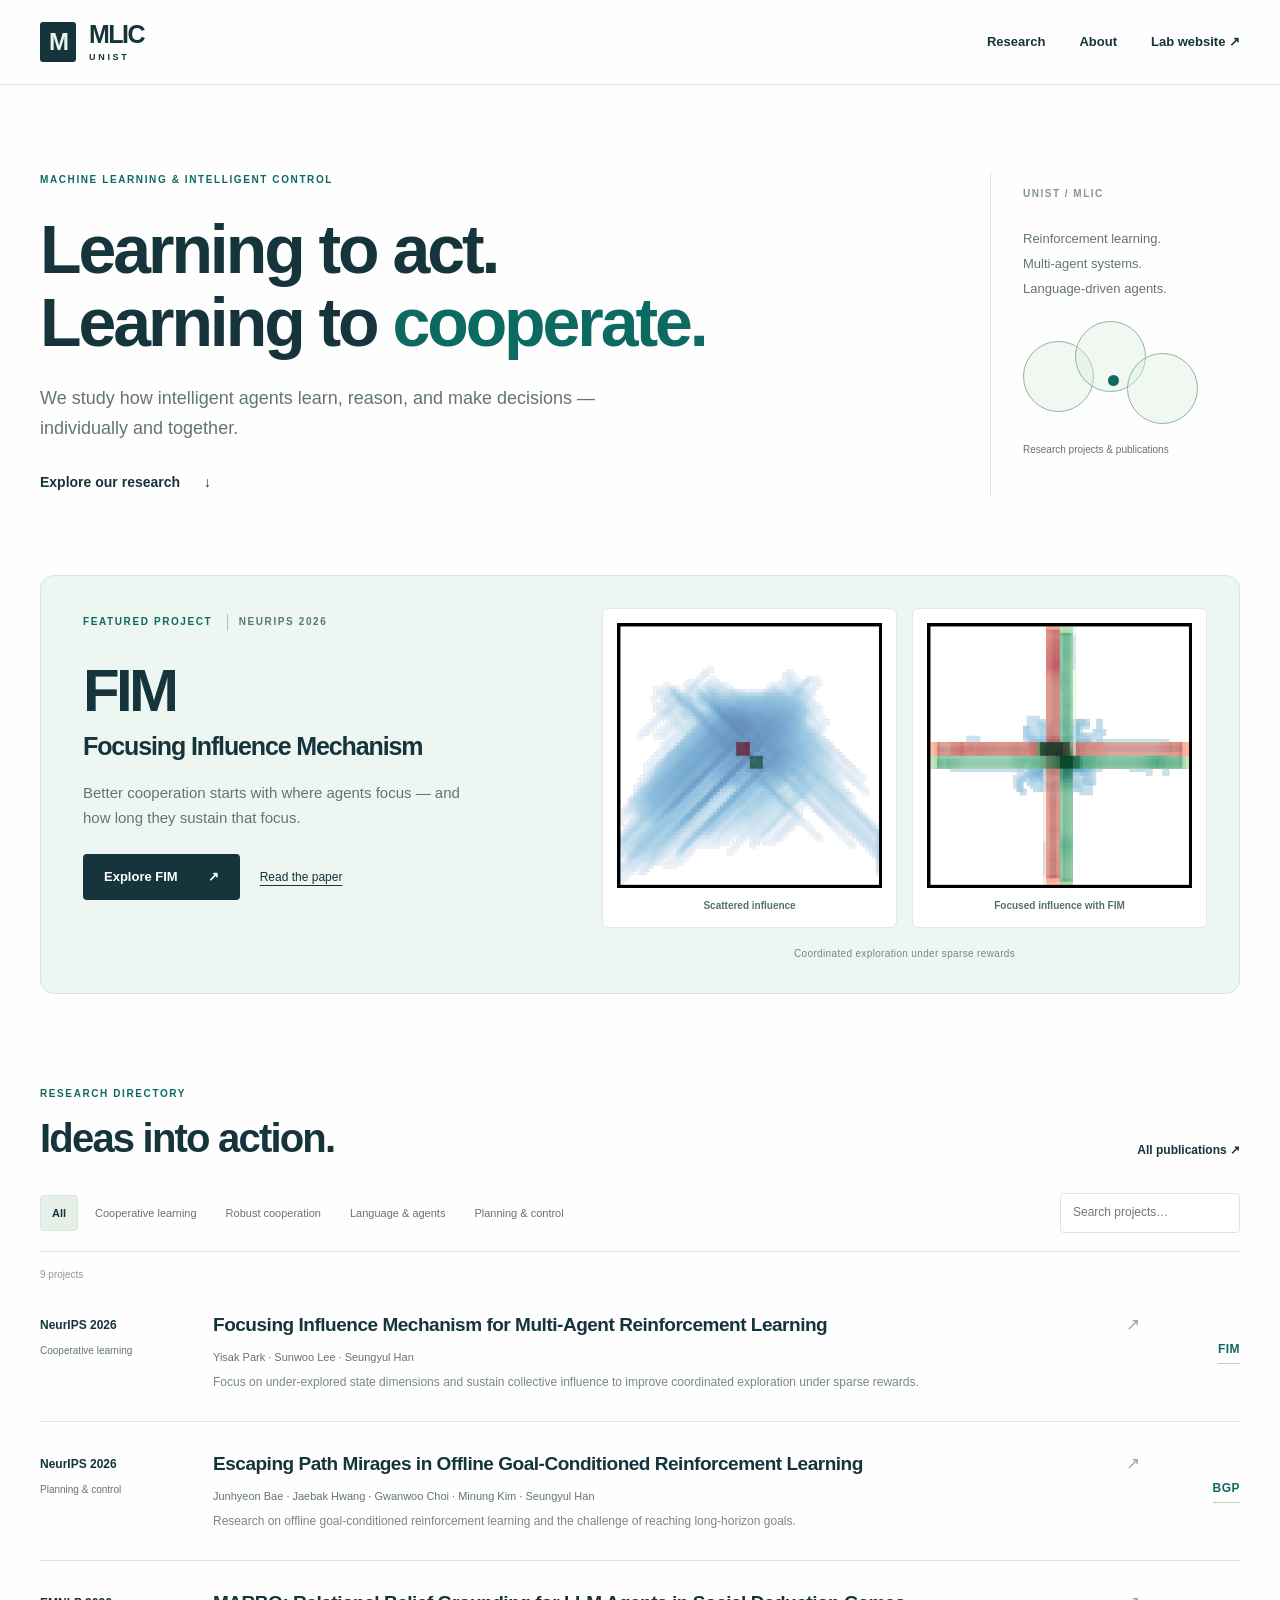
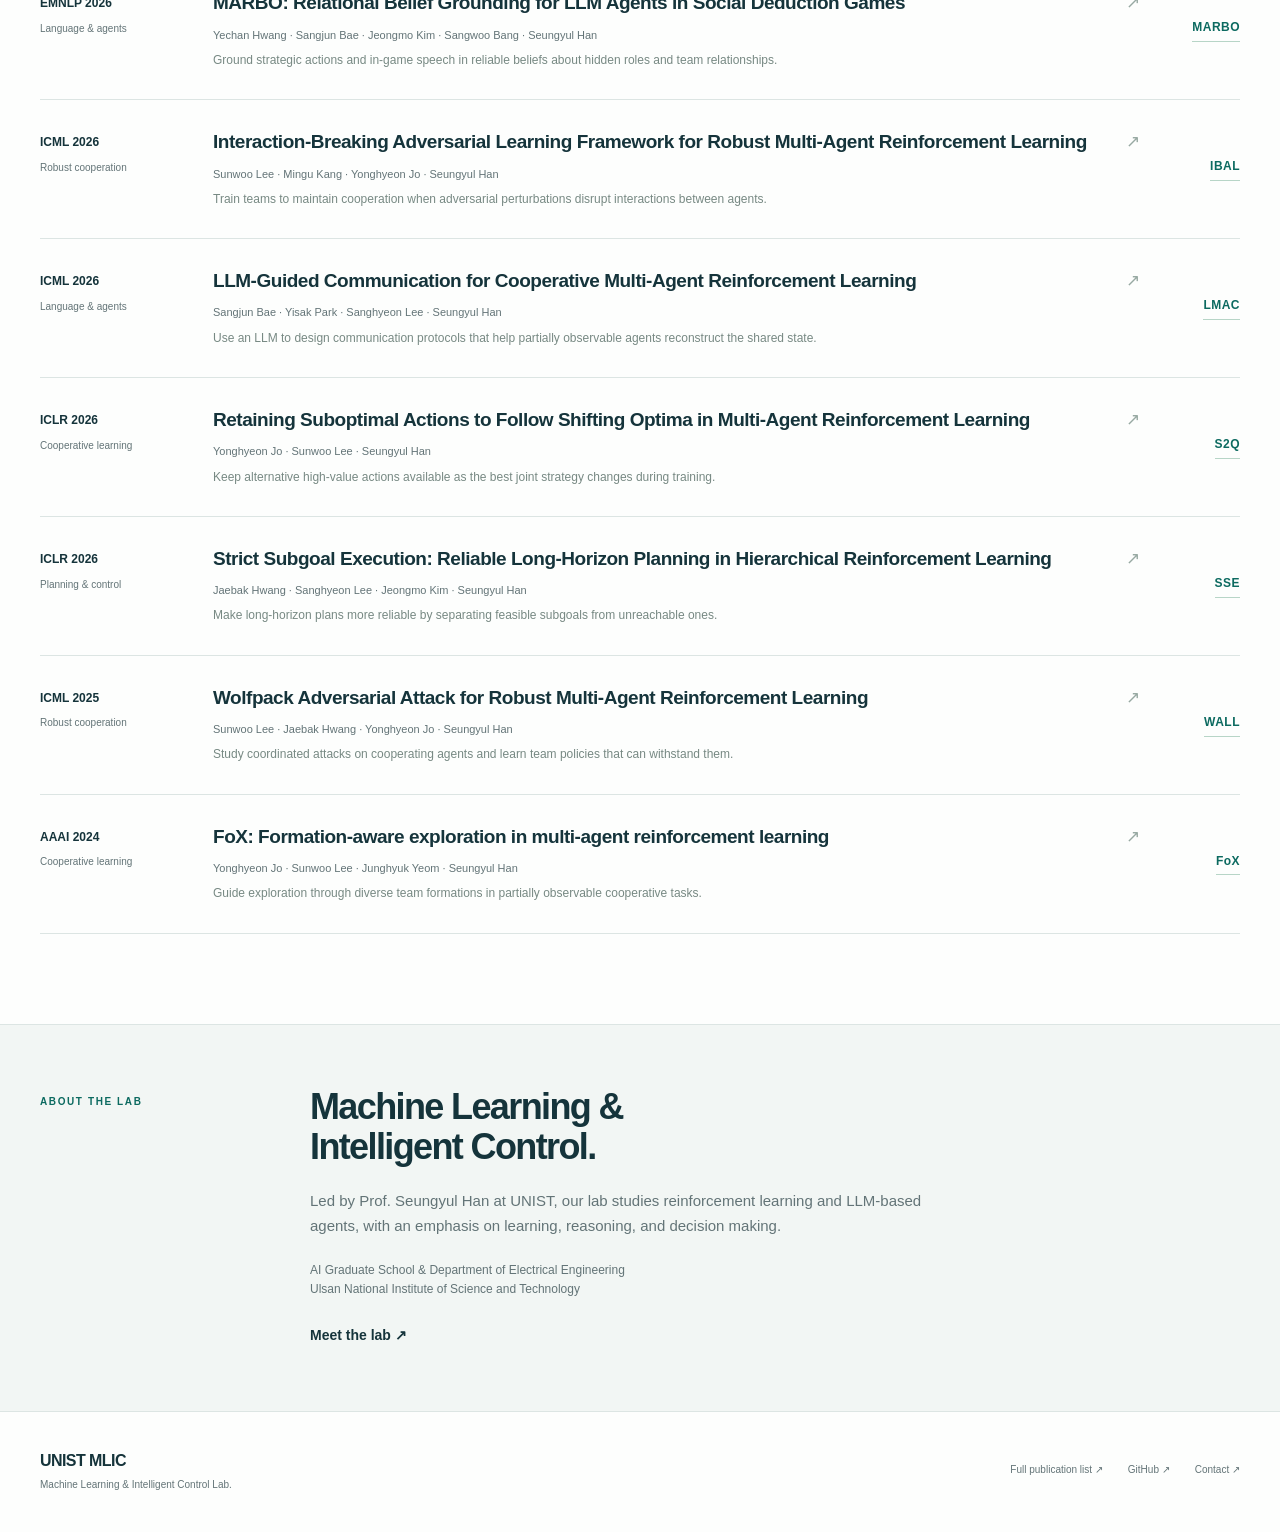
==== index.html @ 4725e8ea "Publish UNIST MLIC research website and FIM project page" ====
<!doctype html><html lang="en"><head><meta charset="utf-8"><meta name="viewport" content="width=device-width,initial-scale=1"><title>Research in learning and cooperation · UNIST MLIC</title><meta name="description" content="Research projects from the Machine Learning &amp; Intelligent Control Lab at UNIST."><meta name="theme-color" content="#113d46"><meta property="og:title" content="Research in learning and cooperation"><meta property="og:description" content="Research projects from the Machine Learning &amp; Intelligent Control Lab at UNIST."><meta property="og:type" content="website"><meta property="og:url" content="https://unistmlic.github.io/"><link rel="canonical" href="https://unistmlic.github.io/"><link rel="icon" type="image/svg+xml" href="assets/favicon.svg"><link rel="stylesheet" href="styles.css"></head><body><a class="skip" href="#main">Skip to content</a><header class="site-header"><nav class="container nav" aria-label="Main navigation"><a class="wordmark" href="./"><span class="mark" aria-hidden="true">M</span><span>MLIC<span class="wordmark-sub">UNIST</span></span></a><div class="nav-links"><a href="#projects">Research</a><a href="#about">About</a><a href="https://mllab.unist.ac.kr/" target="_blank" rel="noopener">Lab website <span aria-hidden="true">↗</span></a></div></nav></header><main id="main"><section class="container hero"><div class="hero-copy"><p class="eyebrow">MACHINE LEARNING &amp; INTELLIGENT CONTROL</p><h1>Learning to act.<br>Learning to <em>cooperate.</em></h1><p class="hero-intro">We study how intelligent agents learn, reason, and make decisions — individually and together.</p><a class="text-link" href="#projects">Explore our research <span aria-hidden="true">↓</span></a></div><div class="hero-aside"><span class="aside-index">UNIST / MLIC</span><p>Reinforcement learning.<br>Multi-agent systems.<br>Language-driven agents.</p><div class="cooperation-art" aria-hidden="true"><span></span><span></span><span></span><i></i></div><p class="aside-note">Research projects &amp; publications</p></div></section>
<section class="container featured" aria-labelledby="featured-title"><div class="feature-copy"><p class="eyebrow">FEATURED PROJECT <span class="feature-venue">NEURIPS 2026</span></p><h2 id="featured-title">FIM</h2><h3>Focusing Influence Mechanism</h3><p>Better cooperation starts with where agents focus — and how long they sustain that focus.</p><a class="button" href="FIM/">Explore FIM <span aria-hidden="true">↗</span></a><a class="subtle-link" href="FIM/assets/FIM_paper.pdf">Read the paper</a></div><a class="feature-visual" href="FIM/" aria-label="Explore the FIM project"><div class="feature-panels"><figure><img src="FIM/assets/pushbox-qmix.png" width="400" height="400" alt="QMIX influence patterns in Push-2-Box"><figcaption>Scattered influence</figcaption></figure><figure><img src="FIM/assets/pushbox-fim.png" width="400" height="400" alt="FIM focuses coordinated influence in Push-2-Box"><figcaption>Focused influence with FIM</figcaption></figure></div><span class="visual-caption">Coordinated exploration under sparse rewards</span></a></section>
<section class="container projects" id="projects" aria-labelledby="projects-title"><div class="section-top"><div><p class="eyebrow">RESEARCH DIRECTORY</p><h2 id="projects-title">Ideas into action.</h2></div><a class="text-link small" href="https://mllab.unist.ac.kr/publications/">All publications ↗</a></div><div class="directory-controls"><div class="filters" role="group" aria-label="Filter research"><button type="button" data-filter="All" aria-pressed="true">All</button><button type="button" data-filter="Cooperative learning" aria-pressed="false">Cooperative learning</button><button type="button" data-filter="Robust cooperation" aria-pressed="false">Robust cooperation</button><button type="button" data-filter="Language &amp; agents" aria-pressed="false">Language &amp; agents</button><button type="button" data-filter="Planning &amp; control" aria-pressed="false">Planning &amp; control</button></div><label class="search"><span class="sr-only">Search projects</span><input type="search" placeholder="Search projects…" id="project-search" autocomplete="off"></label></div><p class="result-count" id="result-count" aria-live="polite">9 projects</p><div id="paper-list"><article class="paper-row" data-category="Cooperative learning" data-search="fim focusing influence mechanism for multi-agent reinforcement learning yisak park · sunwoo lee · seungyul han neurips 2026"><div class="paper-meta"><span class="venue">NeurIPS 2026</span><span class="category">Cooperative learning</span></div><div class="paper-main"><a class="paper-title" href="FIM/">Focusing Influence Mechanism for Multi-Agent Reinforcement Learning<span class="row-arrow" aria-hidden="true">↗</span></a><p class="paper-authors">Yisak Park · Sunwoo Lee · Seungyul Han</p><p class="paper-description">Focus on under-explored state dimensions and sustain collective influence to improve coordinated exploration under sparse rewards.</p></div><a class="paper-acronym" href="FIM/" aria-label="Explore FIM">FIM</a></article><article class="paper-row" data-category="Planning &amp; control" data-search="bgp escaping path mirages in offline goal-conditioned reinforcement learning junhyeon bae · jaebak hwang · gwanwoo choi · minung kim · seungyul han neurips 2026"><div class="paper-meta"><span class="venue">NeurIPS 2026</span><span class="category">Planning &amp; control</span></div><div class="paper-main"><a class="paper-title" href="papers/BGP/">Escaping Path Mirages in Offline Goal-Conditioned Reinforcement Learning<span class="row-arrow" aria-hidden="true">↗</span></a><p class="paper-authors">Junhyeon Bae · Jaebak Hwang · Gwanwoo Choi · Minung Kim · Seungyul Han</p><p class="paper-description">Research on offline goal-conditioned reinforcement learning and the challenge of reaching long-horizon goals.</p></div><a class="paper-acronym" href="papers/BGP/" aria-label="Explore BGP">BGP</a></article><article class="paper-row" data-category="Language &amp; agents" data-search="marbo marbo: relational belief grounding for llm agents in social deduction games yechan hwang · sangjun bae · jeongmo kim · sangwoo bang · seungyul han emnlp 2026"><div class="paper-meta"><span class="venue">EMNLP 2026</span><span class="category">Language &amp; agents</span></div><div class="paper-main"><a class="paper-title" href="papers/MARBO/">MARBO: Relational Belief Grounding for LLM Agents in Social Deduction Games<span class="row-arrow" aria-hidden="true">↗</span></a><p class="paper-authors">Yechan Hwang · Sangjun Bae · Jeongmo Kim · Sangwoo Bang · Seungyul Han</p><p class="paper-description">Ground strategic actions and in-game speech in reliable beliefs about hidden roles and team relationships.</p></div><a class="paper-acronym" href="papers/MARBO/" aria-label="Explore MARBO">MARBO</a></article><article class="paper-row" data-category="Robust cooperation" data-search="ibal interaction-breaking adversarial learning framework for robust multi-agent reinforcement learning sunwoo lee · mingu kang · yonghyeon jo · seungyul han icml 2026"><div class="paper-meta"><span class="venue">ICML 2026</span><span class="category">Robust cooperation</span></div><div class="paper-main"><a class="paper-title" href="papers/IBAL/">Interaction-Breaking Adversarial Learning Framework for Robust Multi-Agent Reinforcement Learning<span class="row-arrow" aria-hidden="true">↗</span></a><p class="paper-authors">Sunwoo Lee · Mingu Kang · Yonghyeon Jo · Seungyul Han</p><p class="paper-description">Train teams to maintain cooperation when adversarial perturbations disrupt interactions between agents.</p></div><a class="paper-acronym" href="papers/IBAL/" aria-label="Explore IBAL">IBAL</a></article><article class="paper-row" data-category="Language &amp; agents" data-search="lmac llm-guided communication for cooperative multi-agent reinforcement learning sangjun bae · yisak park · sanghyeon lee · seungyul han icml 2026"><div class="paper-meta"><span class="venue">ICML 2026</span><span class="category">Language &amp; agents</span></div><div class="paper-main"><a class="paper-title" href="papers/LMAC/">LLM-Guided Communication for Cooperative Multi-Agent Reinforcement Learning<span class="row-arrow" aria-hidden="true">↗</span></a><p class="paper-authors">Sangjun Bae · Yisak Park · Sanghyeon Lee · Seungyul Han</p><p class="paper-description">Use an LLM to design communication protocols that help partially observable agents reconstruct the shared state.</p></div><a class="paper-acronym" href="papers/LMAC/" aria-label="Explore LMAC">LMAC</a></article><article class="paper-row" data-category="Cooperative learning" data-search="s2q retaining suboptimal actions to follow shifting optima in multi-agent reinforcement learning yonghyeon jo · sunwoo lee · seungyul han iclr 2026"><div class="paper-meta"><span class="venue">ICLR 2026</span><span class="category">Cooperative learning</span></div><div class="paper-main"><a class="paper-title" href="papers/S2Q/">Retaining Suboptimal Actions to Follow Shifting Optima in Multi-Agent Reinforcement Learning<span class="row-arrow" aria-hidden="true">↗</span></a><p class="paper-authors">Yonghyeon Jo · Sunwoo Lee · Seungyul Han</p><p class="paper-description">Keep alternative high-value actions available as the best joint strategy changes during training.</p></div><a class="paper-acronym" href="papers/S2Q/" aria-label="Explore S2Q">S2Q</a></article><article class="paper-row" data-category="Planning &amp; control" data-search="sse strict subgoal execution: reliable long-horizon planning in hierarchical reinforcement learning jaebak hwang · sanghyeon lee · jeongmo kim · seungyul han iclr 2026"><div class="paper-meta"><span class="venue">ICLR 2026</span><span class="category">Planning &amp; control</span></div><div class="paper-main"><a class="paper-title" href="papers/SSE/">Strict Subgoal Execution: Reliable Long-Horizon Planning in Hierarchical Reinforcement Learning<span class="row-arrow" aria-hidden="true">↗</span></a><p class="paper-authors">Jaebak Hwang · Sanghyeon Lee · Jeongmo Kim · Seungyul Han</p><p class="paper-description">Make long-horizon plans more reliable by separating feasible subgoals from unreachable ones.</p></div><a class="paper-acronym" href="papers/SSE/" aria-label="Explore SSE">SSE</a></article><article class="paper-row" data-category="Robust cooperation" data-search="wall wolfpack adversarial attack for robust multi-agent reinforcement learning sunwoo lee · jaebak hwang · yonghyeon jo · seungyul han icml 2025"><div class="paper-meta"><span class="venue">ICML 2025</span><span class="category">Robust cooperation</span></div><div class="paper-main"><a class="paper-title" href="papers/WALL/">Wolfpack Adversarial Attack for Robust Multi-Agent Reinforcement Learning<span class="row-arrow" aria-hidden="true">↗</span></a><p class="paper-authors">Sunwoo Lee · Jaebak Hwang · Yonghyeon Jo · Seungyul Han</p><p class="paper-description">Study coordinated attacks on cooperating agents and learn team policies that can withstand them.</p></div><a class="paper-acronym" href="papers/WALL/" aria-label="Explore WALL">WALL</a></article><article class="paper-row" data-category="Cooperative learning" data-search="fox fox: formation-aware exploration in multi-agent reinforcement learning yonghyeon jo · sunwoo lee · junghyuk yeom · seungyul han aaai 2024"><div class="paper-meta"><span class="venue">AAAI 2024</span><span class="category">Cooperative learning</span></div><div class="paper-main"><a class="paper-title" href="papers/FoX/">FoX: Formation-aware exploration in multi-agent reinforcement learning<span class="row-arrow" aria-hidden="true">↗</span></a><p class="paper-authors">Yonghyeon Jo · Sunwoo Lee · Junghyuk Yeom · Seungyul Han</p><p class="paper-description">Guide exploration through diverse team formations in partially observable cooperative tasks.</p></div><a class="paper-acronym" href="papers/FoX/" aria-label="Explore FoX">FoX</a></article></div><p class="empty" id="empty-results" hidden>No projects match your search. Try another title, author, or topic.</p></section>
<section class="about-band" id="about"><div class="container about"><p class="eyebrow">ABOUT THE LAB</p><div><h2>Machine Learning &amp;<br>Intelligent Control.</h2><p>Led by Prof. Seungyul Han at UNIST, our lab studies reinforcement learning and LLM-based agents, with an emphasis on learning, reasoning, and decision making.</p><p class="about-affiliation">AI Graduate School &amp; Department of Electrical Engineering<br>Ulsan National Institute of Science and Technology</p><a class="text-link" href="https://mllab.unist.ac.kr/">Meet the lab ↗</a></div></div></section></main><script src="script.js"></script><footer class="container footer"><div><a class="footer-brand" href="./">UNIST MLIC</a><p>Machine Learning &amp; Intelligent Control Lab.</p></div><div class="footer-links"><a href="https://mllab.unist.ac.kr/publications/">Full publication list ↗</a><a href="https://github.com/unistmlic">GitHub ↗</a><a href="mailto:syhan@unist.ac.kr">Contact ↗</a></div></footer></body></html>
---- styles.css ----
:root{--ink:#15343b;--muted:#637477;--accent:#0c6a60;--line:#dce5e3;--mint:#eef6f1;--paper:#fdfefd}*{box-sizing:border-box}html{scroll-behavior:smooth;scroll-padding-top:100px}body{margin:0;color:var(--ink);background:var(--paper);font:16px/1.65 -apple-system,BlinkMacSystemFont,"Segoe UI",Arial,sans-serif}a{color:inherit;text-decoration:none}button,input{font:inherit}button,a,input{touch-action:manipulation}button{cursor:pointer}h1,h2,h3,p,figure{margin:0}h1,h2,h3{letter-spacing:-.045em;line-height:1.12}img{display:block;max-width:100%;height:auto}a:focus-visible,button:focus-visible,input:focus-visible{outline:3px solid #23877c;outline-offset:5px}[hidden]{display:none!important}.container{width:min(1200px,calc(100% - 80px));margin:0 auto}.site-header{border-bottom:1px solid var(--line);background:rgba(253,254,253,.98);position:sticky;top:0;z-index:5}.nav{min-height:84px;display:flex;align-items:center;justify-content:space-between}.wordmark{display:flex;align-items:center;gap:13px;font-size:25px;font-weight:800;letter-spacing:-.06em;line-height:1}.mark{display:grid;place-items:center;background:var(--ink);color:#e7f5ec;width:36px;height:40px;border-radius:3px;font-size:24px;letter-spacing:-.08em}.wordmark-sub{font-size:9px;display:block;letter-spacing:.3em;font-weight:650;margin-top:6px}.nav-links{display:flex;gap:34px;font-size:13px;font-weight:600}.nav-links a:hover,.text-link:hover,.paper-title:hover{color:var(--accent)}.hero{display:grid;grid-template-columns:1fr 250px;gap:70px;padding-top:87px;padding-bottom:80px}.eyebrow{font-size:10px;font-weight:750;letter-spacing:.16em;color:var(--accent);text-transform:uppercase}.hero h1{font-size:clamp(38px,5.5vw,68px);line-height:1.08;font-weight:600;margin-top:24px}.hero h1 em{font-style:normal;color:var(--accent)}.hero-intro{max-width:570px;color:var(--muted);font-size:18px;line-height:1.65;margin:25px 0}.text-link{font-size:14px;font-weight:650;display:inline-flex;gap:24px;align-items:center}.hero-aside{border-left:1px solid var(--line);padding-left:32px;padding-top:7px}.aside-index{font-size:10px;font-weight:650;letter-spacing:.15em;color:#829591}.hero-aside>p{font-size:13px;color:var(--muted);line-height:1.9;margin-top:22px}.cooperation-art{position:relative;width:190px;height:114px;margin-top:20px}.cooperation-art span{position:absolute;border:1px solid #8db5a8;width:71px;height:71px;border-radius:50%;top:20px;left:0;background:#dceddf66}.cooperation-art span:nth-child(2){left:52px;top:0}.cooperation-art span:nth-child(3){left:104px;top:32px}.cooperation-art i{position:absolute;width:11px;height:11px;border-radius:50%;background:var(--accent);left:85px;top:54px}.hero-aside>.aside-note{margin-top:5px;font-size:10px}.featured{background:var(--mint);border:1px solid #d7e6dc;border-radius:14px;display:grid;grid-template-columns:.92fr 1.08fr;overflow:hidden}.feature-copy{padding:38px 42px}.feature-venue{display:inline-block;border-left:1px solid #aac5b7;padding-left:11px;margin-left:10px;color:#557b6d}.feature-copy h2{font-size:60px;letter-spacing:-.06em;margin-top:26px}.feature-copy h3{font-size:25px;margin-top:7px;font-weight:600;line-height:1.2}.feature-copy>p:not(.eyebrow){font-size:15px;color:var(--muted);max-width:390px;margin:20px 0 24px}.button{display:inline-flex;gap:30px;background:var(--ink);color:white;border-radius:4px;padding:12px 21px;font-size:13px;font-weight:650}.button:hover{background:var(--accent)}.subtle-link{font-size:12px;margin-left:20px;text-decoration:underline;text-underline-offset:4px}.feature-visual{align-self:center;padding:32px 32px 30px 10px}.feature-panels{display:grid;grid-template-columns:1fr 1fr;gap:15px}.feature-panels figure{background:#fff;border:1px solid #e0e9e2;padding:14px;border-radius:6px}.feature-panels figcaption{text-align:center;margin-top:10px;font-size:10px;font-weight:600;color:#56716b;line-height:1.5}.visual-caption{display:block;text-align:center;font-size:10px;color:#6c8b7c;margin-top:18px;letter-spacing:.035em}.projects{padding-top:92px;padding-bottom:90px}.section-top{display:flex;align-items:end;justify-content:space-between;gap:20px}.section-top h2{font-size:40px;font-weight:600;margin-top:14px}.small{font-size:12px}.directory-controls{margin-top:32px;border-bottom:1px solid var(--line);padding-bottom:18px;display:flex;gap:18px;align-items:center;justify-content:space-between;flex-wrap:wrap}.filters{display:flex;gap:5px;flex-wrap:wrap}.filters button{font-size:11px;padding:8px 11px;border:1px solid transparent;background:transparent;color:var(--muted);border-radius:4px}.filters button[aria-pressed=true]{color:var(--ink);background:#e6f0e9;border-color:#d6e4db;font-weight:650}.search input{width:180px;border:1px solid var(--line);border-radius:4px;background:white;padding:9px 12px;color:var(--ink);font-size:12px}.result-count{font-size:10px;color:#8b9b97;margin:15px 0 0}.paper-row{display:grid;grid-template-columns:143px 1fr 70px;gap:30px;padding:29px 0;border-bottom:1px solid var(--line)}.paper-meta{padding-top:4px}.venue{font-size:12px;font-weight:650;display:block}.category{font-size:10px;color:var(--muted);display:block;margin-top:7px}.paper-title{font-size:19px;font-weight:600;letter-spacing:-.025em;line-height:1.4;display:block;position:relative;padding-right:25px}.row-arrow{position:absolute;right:0;top:1px;color:#97a9a2;font-size:17px;font-weight:400}.paper-authors{font-size:11px;color:var(--muted);margin-top:9px}.paper-description{font-size:12px;color:#778983;margin-top:7px;line-height:1.6;max-width:720px}.paper-acronym{align-self:center;justify-self:end;font-size:12px;letter-spacing:.04em;color:var(--accent);font-weight:700;border-bottom:1px solid #b7d5c7;padding-bottom:3px}.empty{padding:40px 0;color:var(--muted)}.about-band{background:#f2f6f4;border-top:1px solid var(--line);border-bottom:1px solid var(--line)}.about{display:grid;grid-template-columns:220px 1fr;gap:50px;padding:62px 0}.about>p{padding-top:7px}.about h2{font-size:36px;font-weight:550}.about div>p{font-size:15px;color:var(--muted);max-width:660px;margin-top:22px}.about div>.about-affiliation{font-size:12px}.about .text-link{margin-top:24px}.footer{padding-top:36px;padding-bottom:38px;display:flex;justify-content:space-between;gap:35px;align-items:center}.footer-brand{font-size:16px;font-weight:750;letter-spacing:-.035em}.footer p{font-size:10px;color:var(--muted);margin-top:3px}.footer-links{display:flex;gap:25px;font-size:10px;color:var(--muted)}.skip{position:absolute;left:20px;top:-80px;z-index:20;background:#fff;padding:8px 14px}.skip:focus{top:12px}.sr-only{position:absolute;width:1px;height:1px;padding:0;margin:-1px;overflow:hidden;clip:rect(0,0,0,0);white-space:nowrap;border:0}.project-detail{padding-top:42px;padding-bottom:20px}.breadcrumb{font-size:12px;color:var(--muted);display:inline-block;margin-bottom:55px}.project-detail h1{font-size:clamp(32px,4.8vw,57px);max-width:1010px;margin-top:23px;line-height:1.15;font-weight:600}.detail-authors{font-size:15px;margin-top:27px}.detail-affiliation{font-size:12px;color:var(--muted);margin-top:8px;margin-bottom:25px}.detail-summary{display:grid;grid-template-columns:210px 1fr;gap:35px;border-top:1px solid var(--line);margin-top:55px;padding:45px 0 65px}.detail-summary h2{font-size:28px;line-height:1.35;font-weight:550;max-width:780px}.detail-summary div>p{font-size:16px;line-height:1.8;color:var(--muted);margin-top:22px;max-width:760px}.detail-summary .text-link{margin-top:26px}.related{display:flex;align-items:center;justify-content:space-between;gap:25px;padding:26px 30px;background:var(--mint);border-radius:8px;margin-bottom:25px}.related h2{font-size:23px;margin-top:9px;font-weight:550;line-height:1.3}.related>a{flex-shrink:0}@media(max-width:1000px){.hero{grid-template-columns:1fr 205px;gap:30px}.hero-aside{padding-left:20px}.cooperation-art{transform:scale(.8);transform-origin:left center}.feature-copy{padding:30px}.feature-panels{gap:10px}.feature-panels figure{padding:8px}.feature-visual{padding:20px 20px 20px 0}.feature-copy .eyebrow{font-size:9px}.feature-copy .feature-venue{display:block;border:0;margin:7px 0 0;padding:0}.subtle-link{display:block;margin:15px 0 0}.about{grid-template-columns:160px 1fr}.paper-row{grid-template-columns:120px 1fr 55px;gap:20px}}@media(max-width:720px){.container{width:calc(100% - 36px)}.nav{min-height:70px}.nav-links{gap:18px;font-size:11px}.nav-links a:last-child{display:none}.wordmark{font-size:22px}.mark{width:31px;height:35px;font-size:21px}.hero{display:block;padding:48px 0}.hero h1{font-size:clamp(35px,8.5vw,53px)}.hero-intro{font-size:16px;margin:21px 0}.hero-aside{display:none}.featured{grid-template-columns:1fr}.feature-copy{padding:27px}.feature-copy .feature-venue{display:inline-block;border-left:1px solid #aac5b7;padding-left:10px;margin-left:10px}.feature-copy h2{font-size:50px;margin-top:20px}.feature-copy h3{font-size:24px}.subtle-link{display:inline;margin-left:16px}.feature-visual{padding:0 25px 25px}.feature-panels{gap:15px}.feature-panels figure{padding:13px}.projects{padding:55px 0}.section-top h2{font-size:31px}.section-top>.text-link{max-width:85px;font-size:10px}.directory-controls{margin-top:24px;gap:12px}.filters{gap:4px}.filters button{font-size:10px;padding:7px 8px}.search,.search input{width:100%}.paper-row{grid-template-columns:1fr 55px;gap:11px;padding:23px 0}.paper-meta{grid-column:1/-1;display:flex;align-items:center;gap:15px;padding:0}.venue{font-size:10px}.category{margin:0;font-size:9px}.paper-title{font-size:17px;line-height:1.4}.paper-authors{font-size:10px}.paper-description{font-size:11px}.paper-acronym{font-size:11px;align-self:start;margin-top:3px}.row-arrow{display:none}.about{display:block;padding:36px 0}.about h2{font-size:28px;margin-top:21px}.about div>p{font-size:14px}.footer{display:block;padding:27px 0}.footer-links{margin-top:23px;gap:20px}.project-detail{padding-top:28px}.breadcrumb{margin-bottom:33px}.project-detail h1{font-size:35px}.detail-authors{font-size:13px;line-height:1.7}.detail-summary{display:block;padding:30px 0 40px;margin-top:40px}.detail-summary h2{font-size:24px;margin-top:17px}.detail-summary div>p{font-size:15px}.related{display:block;padding:24px}.related h2{font-size:22px}.related>a{margin-top:22px}.project-detail .eyebrow{line-height:1.9;font-size:9px}}@media(prefers-reduced-motion:reduce){html{scroll-behavior:auto}}
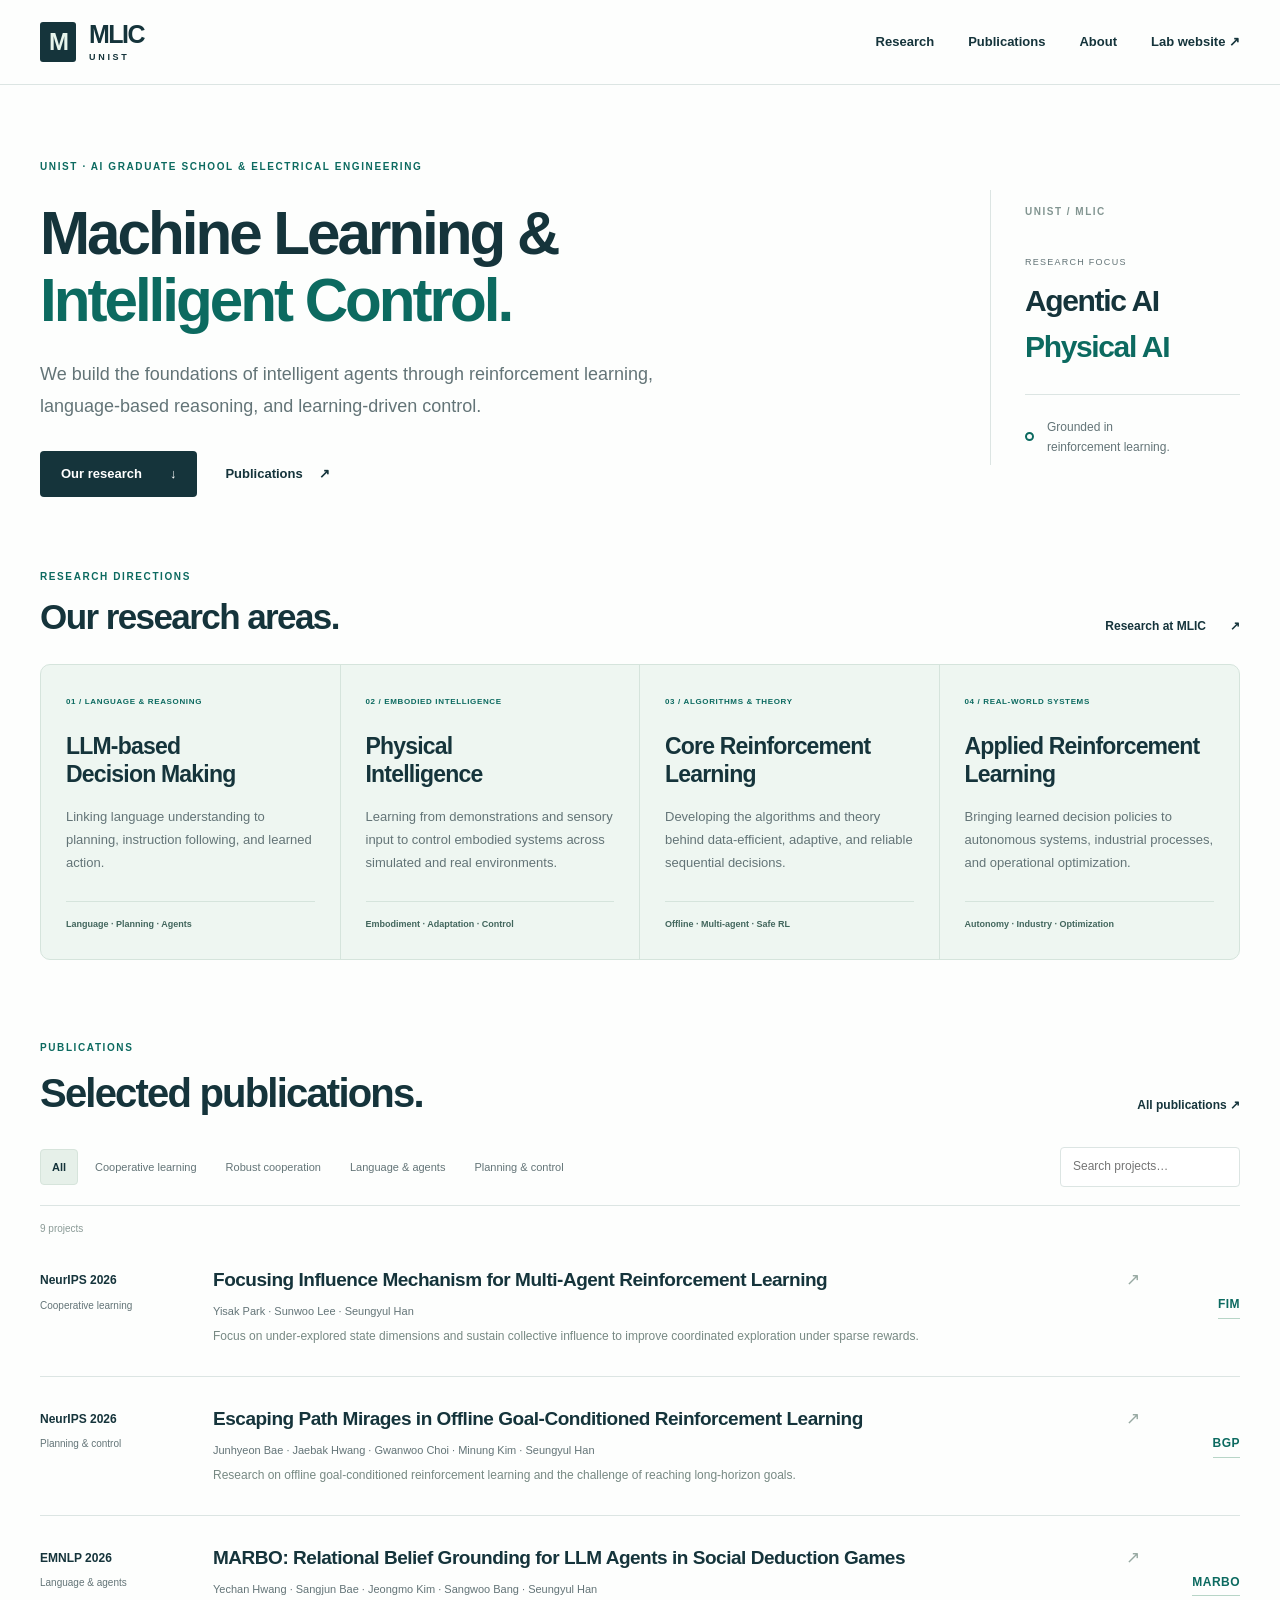
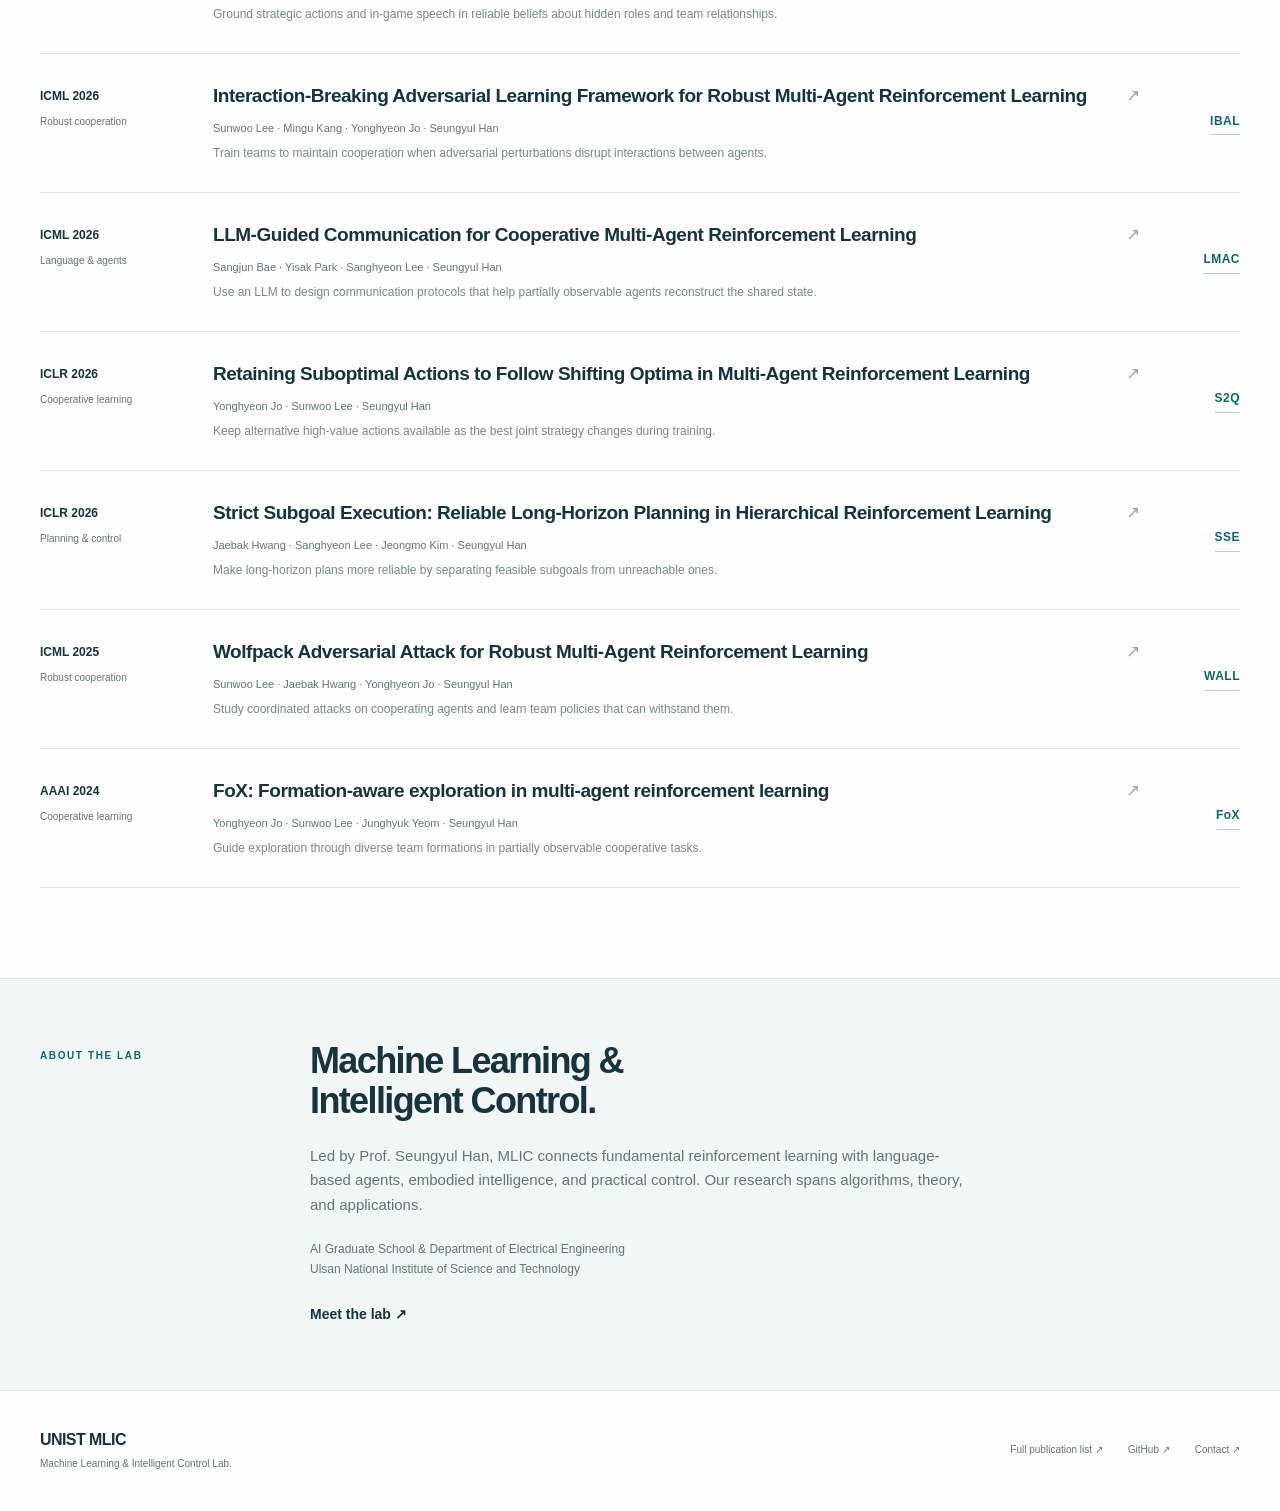
==== commit 2f9d00ab: "Center the MLIC homepage on lab research areas and link FIM code" ====
--- a/index.html
+++ b/index.html
@@ -1,4 +1,56 @@
-<!doctype html><html lang="en"><head><meta charset="utf-8"><meta name="viewport" content="width=device-width,initial-scale=1"><title>Research in learning and cooperation · UNIST MLIC</title><meta name="description" content="Research projects from the Machine Learning &amp; Intelligent Control Lab at UNIST."><meta name="theme-color" content="#113d46"><meta property="og:title" content="Research in learning and cooperation"><meta property="og:description" content="Research projects from the Machine Learning &amp; Intelligent Control Lab at UNIST."><meta property="og:type" content="website"><meta property="og:url" content="https://unistmlic.github.io/"><link rel="canonical" href="https://unistmlic.github.io/"><link rel="icon" type="image/svg+xml" href="assets/favicon.svg"><link rel="stylesheet" href="styles.css"></head><body><a class="skip" href="#main">Skip to content</a><header class="site-header"><nav class="container nav" aria-label="Main navigation"><a class="wordmark" href="./"><span class="mark" aria-hidden="true">M</span><span>MLIC<span class="wordmark-sub">UNIST</span></span></a><div class="nav-links"><a href="#projects">Research</a><a href="#about">About</a><a href="https://mllab.unist.ac.kr/" target="_blank" rel="noopener">Lab website <span aria-hidden="true">↗</span></a></div></nav></header><main id="main"><section class="container hero"><div class="hero-copy"><p class="eyebrow">MACHINE LEARNING &amp; INTELLIGENT CONTROL</p><h1>Learning to act.<br>Learning to <em>cooperate.</em></h1><p class="hero-intro">We study how intelligent agents learn, reason, and make decisions — individually and together.</p><a class="text-link" href="#projects">Explore our research <span aria-hidden="true">↓</span></a></div><div class="hero-aside"><span class="aside-index">UNIST / MLIC</span><p>Reinforcement learning.<br>Multi-agent systems.<br>Language-driven agents.</p><div class="cooperation-art" aria-hidden="true"><span></span><span></span><span></span><i></i></div><p class="aside-note">Research projects &amp; publications</p></div></section>
-<section class="container featured" aria-labelledby="featured-title"><div class="feature-copy"><p class="eyebrow">FEATURED PROJECT <span class="feature-venue">NEURIPS 2026</span></p><h2 id="featured-title">FIM</h2><h3>Focusing Influence Mechanism</h3><p>Better cooperation starts with where agents focus — and how long they sustain that focus.</p><a class="button" href="FIM/">Explore FIM <span aria-hidden="true">↗</span></a><a class="subtle-link" href="FIM/assets/FIM_paper.pdf">Read the paper</a></div><a class="feature-visual" href="FIM/" aria-label="Explore the FIM project"><div class="feature-panels"><figure><img src="FIM/assets/pushbox-qmix.png" width="400" height="400" alt="QMIX influence patterns in Push-2-Box"><figcaption>Scattered influence</figcaption></figure><figure><img src="FIM/assets/pushbox-fim.png" width="400" height="400" alt="FIM focuses coordinated influence in Push-2-Box"><figcaption>Focused influence with FIM</figcaption></figure></div><span class="visual-caption">Coordinated exploration under sparse rewards</span></a></section>
-<section class="container projects" id="projects" aria-labelledby="projects-title"><div class="section-top"><div><p class="eyebrow">RESEARCH DIRECTORY</p><h2 id="projects-title">Ideas into action.</h2></div><a class="text-link small" href="https://mllab.unist.ac.kr/publications/">All publications ↗</a></div><div class="directory-controls"><div class="filters" role="group" aria-label="Filter research"><button type="button" data-filter="All" aria-pressed="true">All</button><button type="button" data-filter="Cooperative learning" aria-pressed="false">Cooperative learning</button><button type="button" data-filter="Robust cooperation" aria-pressed="false">Robust cooperation</button><button type="button" data-filter="Language &amp; agents" aria-pressed="false">Language &amp; agents</button><button type="button" data-filter="Planning &amp; control" aria-pressed="false">Planning &amp; control</button></div><label class="search"><span class="sr-only">Search projects</span><input type="search" placeholder="Search projects…" id="project-search" autocomplete="off"></label></div><p class="result-count" id="result-count" aria-live="polite">9 projects</p><div id="paper-list"><article class="paper-row" data-category="Cooperative learning" data-search="fim focusing influence mechanism for multi-agent reinforcement learning yisak park · sunwoo lee · seungyul han neurips 2026"><div class="paper-meta"><span class="venue">NeurIPS 2026</span><span class="category">Cooperative learning</span></div><div class="paper-main"><a class="paper-title" href="FIM/">Focusing Influence Mechanism for Multi-Agent Reinforcement Learning<span class="row-arrow" aria-hidden="true">↗</span></a><p class="paper-authors">Yisak Park · Sunwoo Lee · Seungyul Han</p><p class="paper-description">Focus on under-explored state dimensions and sustain collective influence to improve coordinated exploration under sparse rewards.</p></div><a class="paper-acronym" href="FIM/" aria-label="Explore FIM">FIM</a></article><article class="paper-row" data-category="Planning &amp; control" data-search="bgp escaping path mirages in offline goal-conditioned reinforcement learning junhyeon bae · jaebak hwang · gwanwoo choi · minung kim · seungyul han neurips 2026"><div class="paper-meta"><span class="venue">NeurIPS 2026</span><span class="category">Planning &amp; control</span></div><div class="paper-main"><a class="paper-title" href="papers/BGP/">Escaping Path Mirages in Offline Goal-Conditioned Reinforcement Learning<span class="row-arrow" aria-hidden="true">↗</span></a><p class="paper-authors">Junhyeon Bae · Jaebak Hwang · Gwanwoo Choi · Minung Kim · Seungyul Han</p><p class="paper-description">Research on offline goal-conditioned reinforcement learning and the challenge of reaching long-horizon goals.</p></div><a class="paper-acronym" href="papers/BGP/" aria-label="Explore BGP">BGP</a></article><article class="paper-row" data-category="Language &amp; agents" data-search="marbo marbo: relational belief grounding for llm agents in social deduction games yechan hwang · sangjun bae · jeongmo kim · sangwoo bang · seungyul han emnlp 2026"><div class="paper-meta"><span class="venue">EMNLP 2026</span><span class="category">Language &amp; agents</span></div><div class="paper-main"><a class="paper-title" href="papers/MARBO/">MARBO: Relational Belief Grounding for LLM Agents in Social Deduction Games<span class="row-arrow" aria-hidden="true">↗</span></a><p class="paper-authors">Yechan Hwang · Sangjun Bae · Jeongmo Kim · Sangwoo Bang · Seungyul Han</p><p class="paper-description">Ground strategic actions and in-game speech in reliable beliefs about hidden roles and team relationships.</p></div><a class="paper-acronym" href="papers/MARBO/" aria-label="Explore MARBO">MARBO</a></article><article class="paper-row" data-category="Robust cooperation" data-search="ibal interaction-breaking adversarial learning framework for robust multi-agent reinforcement learning sunwoo lee · mingu kang · yonghyeon jo · seungyul han icml 2026"><div class="paper-meta"><span class="venue">ICML 2026</span><span class="category">Robust cooperation</span></div><div class="paper-main"><a class="paper-title" href="papers/IBAL/">Interaction-Breaking Adversarial Learning Framework for Robust Multi-Agent Reinforcement Learning<span class="row-arrow" aria-hidden="true">↗</span></a><p class="paper-authors">Sunwoo Lee · Mingu Kang · Yonghyeon Jo · Seungyul Han</p><p class="paper-description">Train teams to maintain cooperation when adversarial perturbations disrupt interactions between agents.</p></div><a class="paper-acronym" href="papers/IBAL/" aria-label="Explore IBAL">IBAL</a></article><article class="paper-row" data-category="Language &amp; agents" data-search="lmac llm-guided communication for cooperative multi-agent reinforcement learning sangjun bae · yisak park · sanghyeon lee · seungyul han icml 2026"><div class="paper-meta"><span class="venue">ICML 2026</span><span class="category">Language &amp; agents</span></div><div class="paper-main"><a class="paper-title" href="papers/LMAC/">LLM-Guided Communication for Cooperative Multi-Agent Reinforcement Learning<span class="row-arrow" aria-hidden="true">↗</span></a><p class="paper-authors">Sangjun Bae · Yisak Park · Sanghyeon Lee · Seungyul Han</p><p class="paper-description">Use an LLM to design communication protocols that help partially observable agents reconstruct the shared state.</p></div><a class="paper-acronym" href="papers/LMAC/" aria-label="Explore LMAC">LMAC</a></article><article class="paper-row" data-category="Cooperative learning" data-search="s2q retaining suboptimal actions to follow shifting optima in multi-agent reinforcement learning yonghyeon jo · sunwoo lee · seungyul han iclr 2026"><div class="paper-meta"><span class="venue">ICLR 2026</span><span class="category">Cooperative learning</span></div><div class="paper-main"><a class="paper-title" href="papers/S2Q/">Retaining Suboptimal Actions to Follow Shifting Optima in Multi-Agent Reinforcement Learning<span class="row-arrow" aria-hidden="true">↗</span></a><p class="paper-authors">Yonghyeon Jo · Sunwoo Lee · Seungyul Han</p><p class="paper-description">Keep alternative high-value actions available as the best joint strategy changes during training.</p></div><a class="paper-acronym" href="papers/S2Q/" aria-label="Explore S2Q">S2Q</a></article><article class="paper-row" data-category="Planning &amp; control" data-search="sse strict subgoal execution: reliable long-horizon planning in hierarchical reinforcement learning jaebak hwang · sanghyeon lee · jeongmo kim · seungyul han iclr 2026"><div class="paper-meta"><span class="venue">ICLR 2026</span><span class="category">Planning &amp; control</span></div><div class="paper-main"><a class="paper-title" href="papers/SSE/">Strict Subgoal Execution: Reliable Long-Horizon Planning in Hierarchical Reinforcement Learning<span class="row-arrow" aria-hidden="true">↗</span></a><p class="paper-authors">Jaebak Hwang · Sanghyeon Lee · Jeongmo Kim · Seungyul Han</p><p class="paper-description">Make long-horizon plans more reliable by separating feasible subgoals from unreachable ones.</p></div><a class="paper-acronym" href="papers/SSE/" aria-label="Explore SSE">SSE</a></article><article class="paper-row" data-category="Robust cooperation" data-search="wall wolfpack adversarial attack for robust multi-agent reinforcement learning sunwoo lee · jaebak hwang · yonghyeon jo · seungyul han icml 2025"><div class="paper-meta"><span class="venue">ICML 2025</span><span class="category">Robust cooperation</span></div><div class="paper-main"><a class="paper-title" href="papers/WALL/">Wolfpack Adversarial Attack for Robust Multi-Agent Reinforcement Learning<span class="row-arrow" aria-hidden="true">↗</span></a><p class="paper-authors">Sunwoo Lee · Jaebak Hwang · Yonghyeon Jo · Seungyul Han</p><p class="paper-description">Study coordinated attacks on cooperating agents and learn team policies that can withstand them.</p></div><a class="paper-acronym" href="papers/WALL/" aria-label="Explore WALL">WALL</a></article><article class="paper-row" data-category="Cooperative learning" data-search="fox fox: formation-aware exploration in multi-agent reinforcement learning yonghyeon jo · sunwoo lee · junghyuk yeom · seungyul han aaai 2024"><div class="paper-meta"><span class="venue">AAAI 2024</span><span class="category">Cooperative learning</span></div><div class="paper-main"><a class="paper-title" href="papers/FoX/">FoX: Formation-aware exploration in multi-agent reinforcement learning<span class="row-arrow" aria-hidden="true">↗</span></a><p class="paper-authors">Yonghyeon Jo · Sunwoo Lee · Junghyuk Yeom · Seungyul Han</p><p class="paper-description">Guide exploration through diverse team formations in partially observable cooperative tasks.</p></div><a class="paper-acronym" href="papers/FoX/" aria-label="Explore FoX">FoX</a></article></div><p class="empty" id="empty-results" hidden>No projects match your search. Try another title, author, or topic.</p></section>
-<section class="about-band" id="about"><div class="container about"><p class="eyebrow">ABOUT THE LAB</p><div><h2>Machine Learning &amp;<br>Intelligent Control.</h2><p>Led by Prof. Seungyul Han at UNIST, our lab studies reinforcement learning and LLM-based agents, with an emphasis on learning, reasoning, and decision making.</p><p class="about-affiliation">AI Graduate School &amp; Department of Electrical Engineering<br>Ulsan National Institute of Science and Technology</p><a class="text-link" href="https://mllab.unist.ac.kr/">Meet the lab ↗</a></div></div></section></main><script src="script.js"></script><footer class="container footer"><div><a class="footer-brand" href="./">UNIST MLIC</a><p>Machine Learning &amp; Intelligent Control Lab.</p></div><div class="footer-links"><a href="https://mllab.unist.ac.kr/publications/">Full publication list ↗</a><a href="https://github.com/unistmlic">GitHub ↗</a><a href="mailto:syhan@unist.ac.kr">Contact ↗</a></div></footer></body></html>+<!doctype html>
+<html lang="en">
+<head>
+  <meta charset="utf-8">
+  <meta name="viewport" content="width=device-width,initial-scale=1">
+  <title>UNIST MLIC | Machine Learning &amp; Intelligent Control</title>
+  <meta name="description" content="The Machine Learning &amp; Intelligent Control Lab at UNIST: reinforcement learning, LLM-based decision making, physical intelligence, and real-world control.">
+  <meta name="theme-color" content="#113d46">
+  <meta property="og:title" content="UNIST MLIC | Machine Learning &amp; Intelligent Control">
+  <meta property="og:description" content="Intelligent agents through reinforcement learning, language-based reasoning, and learning-driven control.">
+  <meta property="og:type" content="website">
+  <meta property="og:url" content="https://unistmlic.github.io/">
+  <link rel="canonical" href="https://unistmlic.github.io/">
+  <link rel="icon" type="image/svg+xml" href="assets/favicon.svg">
+  <link rel="stylesheet" href="styles.css">
+  <link rel="stylesheet" href="lab-home.css">
+</head>
+<body>
+<a class="skip" href="#main">Skip to content</a>
+<header class="site-header">
+  <nav class="container nav" aria-label="Main navigation">
+    <a class="wordmark" href="./"><span class="mark" aria-hidden="true">M</span><span>MLIC<span class="wordmark-sub">UNIST</span></span></a>
+    <div class="nav-links"><a href="#research">Research</a><a href="#projects">Publications</a><a href="#about">About</a><a href="https://mllab.unist.ac.kr/" target="_blank" rel="noopener">Lab website <span aria-hidden="true">↗</span></a></div>
+  </nav>
+</header>
+<main id="main">
+  <section class="container hero lab-hero" aria-labelledby="lab-title">
+    <div class="hero-copy">
+      <p class="eyebrow">UNIST · AI GRADUATE SCHOOL &amp; ELECTRICAL ENGINEERING</p>
+      <h1 id="lab-title">Machine Learning &amp;<br><em>Intelligent Control.</em></h1>
+      <p class="hero-intro">We build the foundations of intelligent agents through reinforcement learning, language-based reasoning, and learning-driven control.</p>
+      <div class="lab-actions"><a class="button" href="#research">Our research <span aria-hidden="true">↓</span></a><a class="text-link" href="#projects">Publications <span aria-hidden="true">↗</span></a></div>
+    </div>
+    <aside class="research-focus" aria-label="Research focus">
+      <span class="aside-index">UNIST / MLIC</span>
+      <p class="focus-label">RESEARCH FOCUS</p>
+      <p class="focus-theme">Agentic AI<br><span>Physical AI</span></p>
+      <div class="focus-foundation"><span class="focus-mark" aria-hidden="true"></span><p>Grounded in<br>reinforcement learning.</p></div>
+    </aside>
+  </section>
+  <section class="container research-areas" id="research" aria-labelledby="research-title">
+    <div class="section-top research-heading"><div><p class="eyebrow">RESEARCH DIRECTIONS</p><h2 id="research-title">Our research areas.</h2></div><a class="text-link small" href="https://mllab.unist.ac.kr/" target="_blank" rel="noopener">Research at MLIC <span aria-hidden="true">↗</span></a></div>
+    <div class="research-grid">
+      <article class="research-area"><span class="area-number">01 / LANGUAGE &amp; REASONING</span><h3>LLM-based<br>Decision Making</h3><p>Linking language understanding to planning, instruction following, and learned action.</p><span class="area-topics">Language · Planning · Agents</span></article>
+      <article class="research-area"><span class="area-number">02 / EMBODIED INTELLIGENCE</span><h3>Physical<br>Intelligence</h3><p>Learning from demonstrations and sensory input to control embodied systems across simulated and real environments.</p><span class="area-topics">Embodiment · Adaptation · Control</span></article>
+      <article class="research-area"><span class="area-number">03 / ALGORITHMS &amp; THEORY</span><h3>Core Reinforcement<br>Learning</h3><p>Developing the algorithms and theory behind data-efficient, adaptive, and reliable sequential decisions.</p><span class="area-topics">Offline · Multi-agent · Safe RL</span></article>
+      <article class="research-area"><span class="area-number">04 / REAL-WORLD SYSTEMS</span><h3>Applied Reinforcement<br>Learning</h3><p>Bringing learned decision policies to autonomous systems, industrial processes, and operational optimization.</p><span class="area-topics">Autonomy · Industry · Optimization</span></article>
+    </div>
+  </section>
+<section class="container projects" id="projects" aria-labelledby="projects-title"><div class="section-top"><div><p class="eyebrow">PUBLICATIONS</p><h2 id="projects-title">Selected publications.</h2></div><a class="text-link small" href="https://mllab.unist.ac.kr/publications/">All publications ↗</a></div><div class="directory-controls"><div class="filters" role="group" aria-label="Filter research"><button type="button" data-filter="All" aria-pressed="true">All</button><button type="button" data-filter="Cooperative learning" aria-pressed="false">Cooperative learning</button><button type="button" data-filter="Robust cooperation" aria-pressed="false">Robust cooperation</button><button type="button" data-filter="Language &amp; agents" aria-pressed="false">Language &amp; agents</button><button type="button" data-filter="Planning &amp; control" aria-pressed="false">Planning &amp; control</button></div><label class="search"><span class="sr-only">Search projects</span><input type="search" placeholder="Search projects…" id="project-search" autocomplete="off"></label></div><p class="result-count" id="result-count" aria-live="polite">9 projects</p><div id="paper-list"><article class="paper-row" data-category="Cooperative learning" data-search="fim focusing influence mechanism for multi-agent reinforcement learning yisak park · sunwoo lee · seungyul han neurips 2026"><div class="paper-meta"><span class="venue">NeurIPS 2026</span><span class="category">Cooperative learning</span></div><div class="paper-main"><a class="paper-title" href="FIM/">Focusing Influence Mechanism for Multi-Agent Reinforcement Learning<span class="row-arrow" aria-hidden="true">↗</span></a><p class="paper-authors">Yisak Park · Sunwoo Lee · Seungyul Han</p><p class="paper-description">Focus on under-explored state dimensions and sustain collective influence to improve coordinated exploration under sparse rewards.</p></div><a class="paper-acronym" href="FIM/" aria-label="Explore FIM">FIM</a></article><article class="paper-row" data-category="Planning &amp; control" data-search="bgp escaping path mirages in offline goal-conditioned reinforcement learning junhyeon bae · jaebak hwang · gwanwoo choi · minung kim · seungyul han neurips 2026"><div class="paper-meta"><span class="venue">NeurIPS 2026</span><span class="category">Planning &amp; control</span></div><div class="paper-main"><a class="paper-title" href="papers/BGP/">Escaping Path Mirages in Offline Goal-Conditioned Reinforcement Learning<span class="row-arrow" aria-hidden="true">↗</span></a><p class="paper-authors">Junhyeon Bae · Jaebak Hwang · Gwanwoo Choi · Minung Kim · Seungyul Han</p><p class="paper-description">Research on offline goal-conditioned reinforcement learning and the challenge of reaching long-horizon goals.</p></div><a class="paper-acronym" href="papers/BGP/" aria-label="Explore BGP">BGP</a></article><article class="paper-row" data-category="Language &amp; agents" data-search="marbo marbo: relational belief grounding for llm agents in social deduction games yechan hwang · sangjun bae · jeongmo kim · sangwoo bang · seungyul han emnlp 2026"><div class="paper-meta"><span class="venue">EMNLP 2026</span><span class="category">Language &amp; agents</span></div><div class="paper-main"><a class="paper-title" href="papers/MARBO/">MARBO: Relational Belief Grounding for LLM Agents in Social Deduction Games<span class="row-arrow" aria-hidden="true">↗</span></a><p class="paper-authors">Yechan Hwang · Sangjun Bae · Jeongmo Kim · Sangwoo Bang · Seungyul Han</p><p class="paper-description">Ground strategic actions and in-game speech in reliable beliefs about hidden roles and team relationships.</p></div><a class="paper-acronym" href="papers/MARBO/" aria-label="Explore MARBO">MARBO</a></article><article class="paper-row" data-category="Robust cooperation" data-search="ibal interaction-breaking adversarial learning framework for robust multi-agent reinforcement learning sunwoo lee · mingu kang · yonghyeon jo · seungyul han icml 2026"><div class="paper-meta"><span class="venue">ICML 2026</span><span class="category">Robust cooperation</span></div><div class="paper-main"><a class="paper-title" href="papers/IBAL/">Interaction-Breaking Adversarial Learning Framework for Robust Multi-Agent Reinforcement Learning<span class="row-arrow" aria-hidden="true">↗</span></a><p class="paper-authors">Sunwoo Lee · Mingu Kang · Yonghyeon Jo · Seungyul Han</p><p class="paper-description">Train teams to maintain cooperation when adversarial perturbations disrupt interactions between agents.</p></div><a class="paper-acronym" href="papers/IBAL/" aria-label="Explore IBAL">IBAL</a></article><article class="paper-row" data-category="Language &amp; agents" data-search="lmac llm-guided communication for cooperative multi-agent reinforcement learning sangjun bae · yisak park · sanghyeon lee · seungyul han icml 2026"><div class="paper-meta"><span class="venue">ICML 2026</span><span class="category">Language &amp; agents</span></div><div class="paper-main"><a class="paper-title" href="papers/LMAC/">LLM-Guided Communication for Cooperative Multi-Agent Reinforcement Learning<span class="row-arrow" aria-hidden="true">↗</span></a><p class="paper-authors">Sangjun Bae · Yisak Park · Sanghyeon Lee · Seungyul Han</p><p class="paper-description">Use an LLM to design communication protocols that help partially observable agents reconstruct the shared state.</p></div><a class="paper-acronym" href="papers/LMAC/" aria-label="Explore LMAC">LMAC</a></article><article class="paper-row" data-category="Cooperative learning" data-search="s2q retaining suboptimal actions to follow shifting optima in multi-agent reinforcement learning yonghyeon jo · sunwoo lee · seungyul han iclr 2026"><div class="paper-meta"><span class="venue">ICLR 2026</span><span class="category">Cooperative learning</span></div><div class="paper-main"><a class="paper-title" href="papers/S2Q/">Retaining Suboptimal Actions to Follow Shifting Optima in Multi-Agent Reinforcement Learning<span class="row-arrow" aria-hidden="true">↗</span></a><p class="paper-authors">Yonghyeon Jo · Sunwoo Lee · Seungyul Han</p><p class="paper-description">Keep alternative high-value actions available as the best joint strategy changes during training.</p></div><a class="paper-acronym" href="papers/S2Q/" aria-label="Explore S2Q">S2Q</a></article><article class="paper-row" data-category="Planning &amp; control" data-search="sse strict subgoal execution: reliable long-horizon planning in hierarchical reinforcement learning jaebak hwang · sanghyeon lee · jeongmo kim · seungyul han iclr 2026"><div class="paper-meta"><span class="venue">ICLR 2026</span><span class="category">Planning &amp; control</span></div><div class="paper-main"><a class="paper-title" href="papers/SSE/">Strict Subgoal Execution: Reliable Long-Horizon Planning in Hierarchical Reinforcement Learning<span class="row-arrow" aria-hidden="true">↗</span></a><p class="paper-authors">Jaebak Hwang · Sanghyeon Lee · Jeongmo Kim · Seungyul Han</p><p class="paper-description">Make long-horizon plans more reliable by separating feasible subgoals from unreachable ones.</p></div><a class="paper-acronym" href="papers/SSE/" aria-label="Explore SSE">SSE</a></article><article class="paper-row" data-category="Robust cooperation" data-search="wall wolfpack adversarial attack for robust multi-agent reinforcement learning sunwoo lee · jaebak hwang · yonghyeon jo · seungyul han icml 2025"><div class="paper-meta"><span class="venue">ICML 2025</span><span class="category">Robust cooperation</span></div><div class="paper-main"><a class="paper-title" href="papers/WALL/">Wolfpack Adversarial Attack for Robust Multi-Agent Reinforcement Learning<span class="row-arrow" aria-hidden="true">↗</span></a><p class="paper-authors">Sunwoo Lee · Jaebak Hwang · Yonghyeon Jo · Seungyul Han</p><p class="paper-description">Study coordinated attacks on cooperating agents and learn team policies that can withstand them.</p></div><a class="paper-acronym" href="papers/WALL/" aria-label="Explore WALL">WALL</a></article><article class="paper-row" data-category="Cooperative learning" data-search="fox fox: formation-aware exploration in multi-agent reinforcement learning yonghyeon jo · sunwoo lee · junghyuk yeom · seungyul han aaai 2024"><div class="paper-meta"><span class="venue">AAAI 2024</span><span class="category">Cooperative learning</span></div><div class="paper-main"><a class="paper-title" href="papers/FoX/">FoX: Formation-aware exploration in multi-agent reinforcement learning<span class="row-arrow" aria-hidden="true">↗</span></a><p class="paper-authors">Yonghyeon Jo · Sunwoo Lee · Junghyuk Yeom · Seungyul Han</p><p class="paper-description">Guide exploration through diverse team formations in partially observable cooperative tasks.</p></div><a class="paper-acronym" href="papers/FoX/" aria-label="Explore FoX">FoX</a></article></div><p class="empty" id="empty-results" hidden>No projects match your search. Try another title, author, or topic.</p></section>
+<section class="about-band" id="about"><div class="container about"><p class="eyebrow">ABOUT THE LAB</p><div><h2>Machine Learning &amp;<br>Intelligent Control.</h2><p>Led by Prof. Seungyul Han, MLIC connects fundamental reinforcement learning with language-based agents, embodied intelligence, and practical control. Our research spans algorithms, theory, and applications.</p><p class="about-affiliation">AI Graduate School &amp; Department of Electrical Engineering<br>Ulsan National Institute of Science and Technology</p><a class="text-link" href="https://mllab.unist.ac.kr/">Meet the lab ↗</a></div></div></section>
+</main>
+<script src="script.js"></script>
+<footer class="container footer"><div><a class="footer-brand" href="./">UNIST MLIC</a><p>Machine Learning &amp; Intelligent Control Lab.</p></div><div class="footer-links"><a href="https://mllab.unist.ac.kr/publications/">Full publication list ↗</a><a href="https://github.com/unistmlic">GitHub ↗</a><a href="mailto:syhan@unist.ac.kr">Contact ↗</a></div></footer>
+</body>
+</html>
--- a/lab-home.css
+++ b/lab-home.css
@@ -0,0 +1,26 @@
+.lab-hero{grid-template-columns:minmax(0,1fr) 250px;gap:60px;padding-top:74px;padding-bottom:72px}
+.lab-hero h1{font-size:clamp(38px,4.7vw,62px);line-height:1.12;letter-spacing:-.05em;margin-top:24px}
+.lab-hero .hero-intro{max-width:650px;font-size:18px;line-height:1.75;margin:25px 0 29px}
+.lab-actions{display:flex;align-items:center;gap:28px;flex-wrap:wrap}
+.lab-actions .button{padding:12px 21px;gap:28px}
+.lab-actions .text-link{font-size:13px;gap:16px}
+.research-focus{border-left:1px solid var(--line);padding:7px 0 8px 34px;align-self:center}
+.focus-label{font-size:9px;letter-spacing:.14em;color:var(--muted);margin-top:31px}
+.focus-theme{font-size:30px;line-height:1.55;font-weight:550;letter-spacing:-.045em;margin-top:8px}
+.focus-theme span{color:var(--accent)}
+.focus-foundation{display:flex;align-items:center;gap:13px;padding-top:22px;margin-top:23px;border-top:1px solid var(--line)}
+.focus-foundation p{font-size:12px;line-height:1.7;color:var(--muted)}
+.focus-mark{width:9px;height:9px;border:2px solid var(--accent);border-radius:50%;flex-shrink:0}
+.research-heading{padding-bottom:28px}
+.research-heading h2{font-size:35px;margin-top:12px}
+.research-grid{display:grid;grid-template-columns:repeat(4,minmax(0,1fr));border:1px solid #d5e4dc;border-radius:10px;overflow:hidden;background:var(--mint)}
+.research-area{min-width:0;padding:30px 25px 27px;display:flex;flex-direction:column;align-items:flex-start;border-right:1px solid #d5e4dc}
+.research-area:last-child{border-right:0}
+.area-number{font-size:8px;font-weight:750;letter-spacing:.08em;color:var(--accent)}
+.research-area h3{font-size:23px;font-weight:600;line-height:1.22;letter-spacing:-.035em;margin:23px 0 17px}
+.research-area>p{font-size:13px;line-height:1.8;color:var(--muted);margin-bottom:26px}
+.area-topics{font-size:9px;line-height:1.7;font-weight:600;color:#42665d;margin-top:auto;padding-top:15px;border-top:1px solid #d5e4dc;width:100%}
+.projects{padding-top:80px}
+@media(max-width:1100px){.lab-hero{grid-template-columns:minmax(0,1fr) 210px;gap:35px}.research-focus{padding-left:24px}.focus-theme{font-size:27px}.research-grid{grid-template-columns:repeat(2,minmax(0,1fr))}.research-area{padding:29px 30px}.research-area:nth-child(2){border-right:0}.research-area:nth-child(-n+2){border-bottom:1px solid #d5e4dc}.research-area h3{font-size:25px}.research-area>p{max-width:370px}}
+@media(max-width:720px){.lab-hero{display:block;padding:48px 0}.lab-hero .eyebrow{font-size:8px;line-height:1.8;letter-spacing:.11em;max-width:330px}.lab-hero h1{font-size:clamp(32px,7.9vw,48px);line-height:1.13;margin-top:20px}.lab-hero .hero-intro{font-size:16px;margin:22px 0 25px}.research-focus{display:none}.lab-actions{gap:22px}.research-heading{align-items:center;gap:15px;padding-bottom:23px}.research-heading h2{font-size:29px}.research-heading>.text-link{max-width:95px;font-size:10px;gap:10px}.research-area{padding:24px 21px}.research-area h3{font-size:22px;margin-top:19px}.area-number{font-size:7px}.research-area>p{font-size:12px}.area-topics{font-size:8px}.projects{padding-top:56px}}
+@media(max-width:480px){.research-grid{grid-template-columns:1fr}.research-area{border-right:0;border-bottom:1px solid #d5e4dc;padding:25px}.research-area:last-child{border-bottom:0}.research-area h3{font-size:25px;margin:18px 0 13px}.research-area>p{font-size:14px;margin-bottom:18px}.area-number{font-size:8px}.area-topics{font-size:10px}.lab-hero h1{font-size:clamp(30px,7.8vw,37px)}}
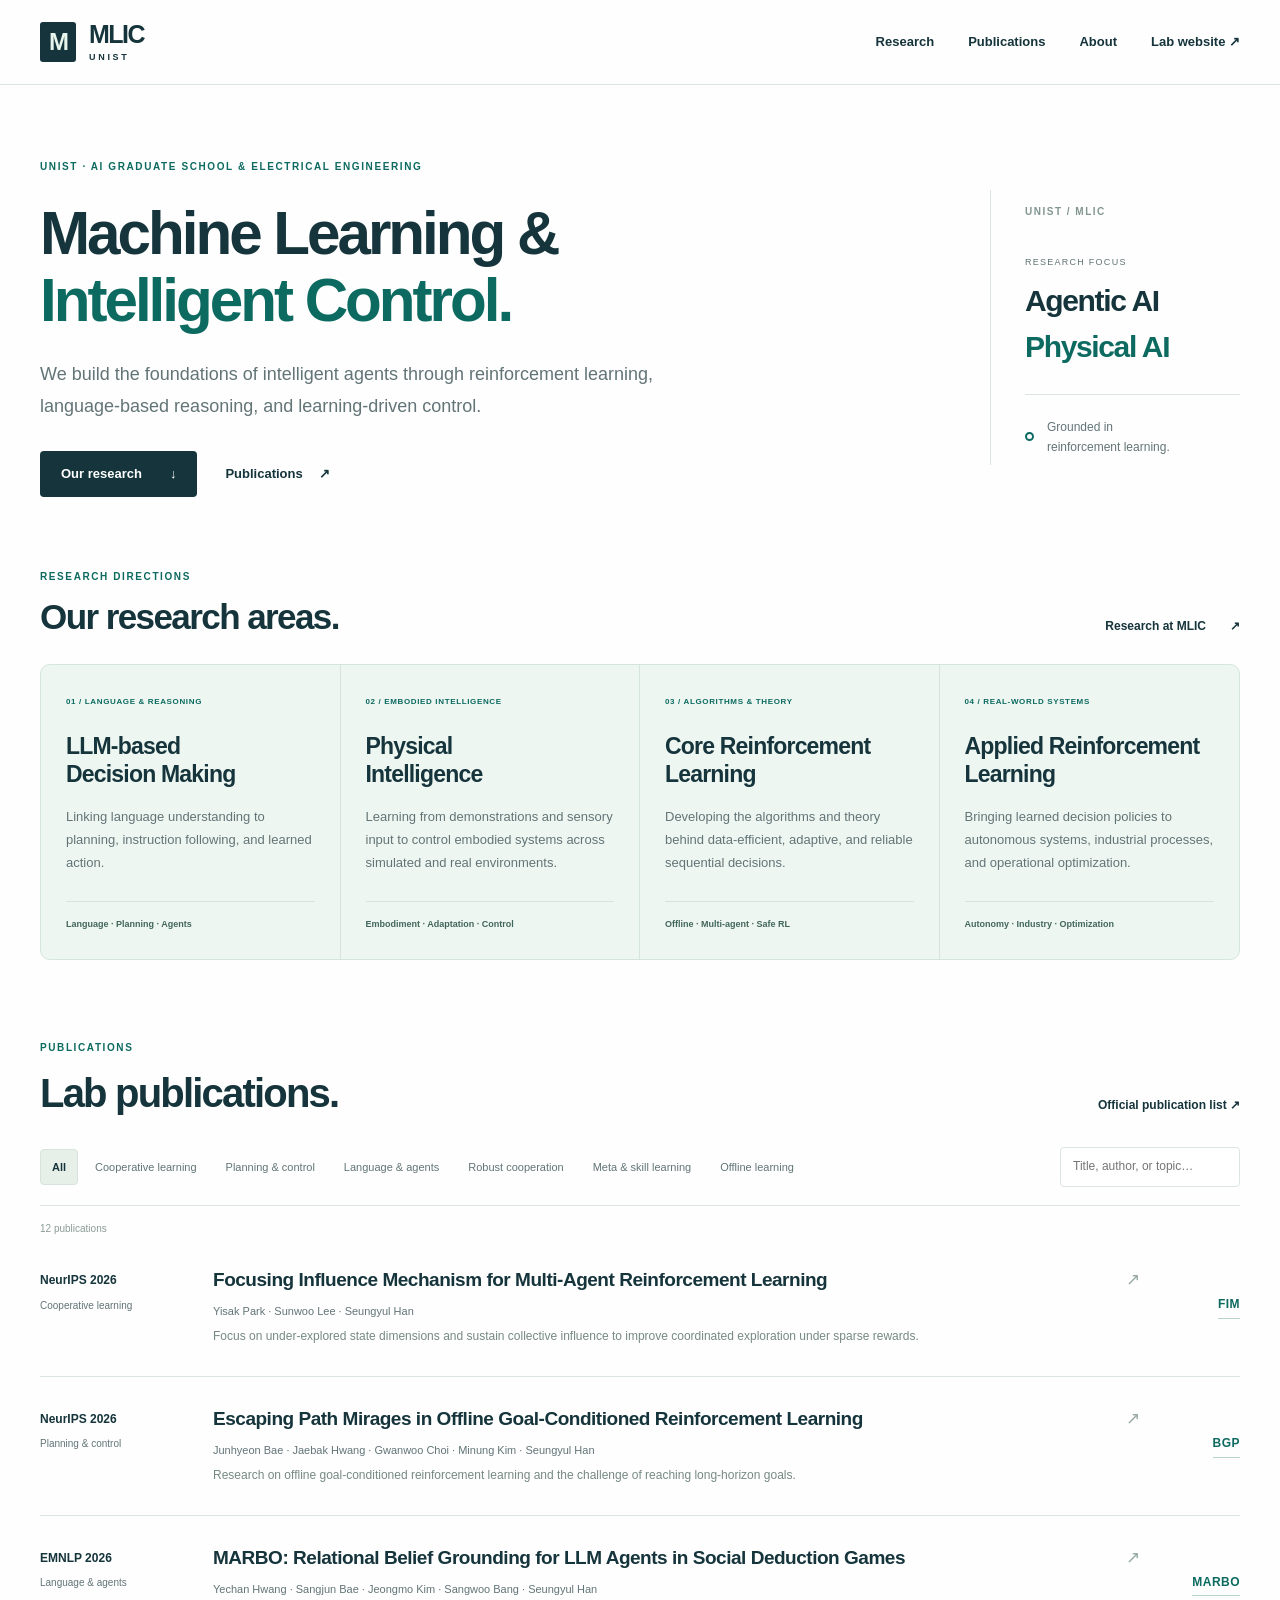
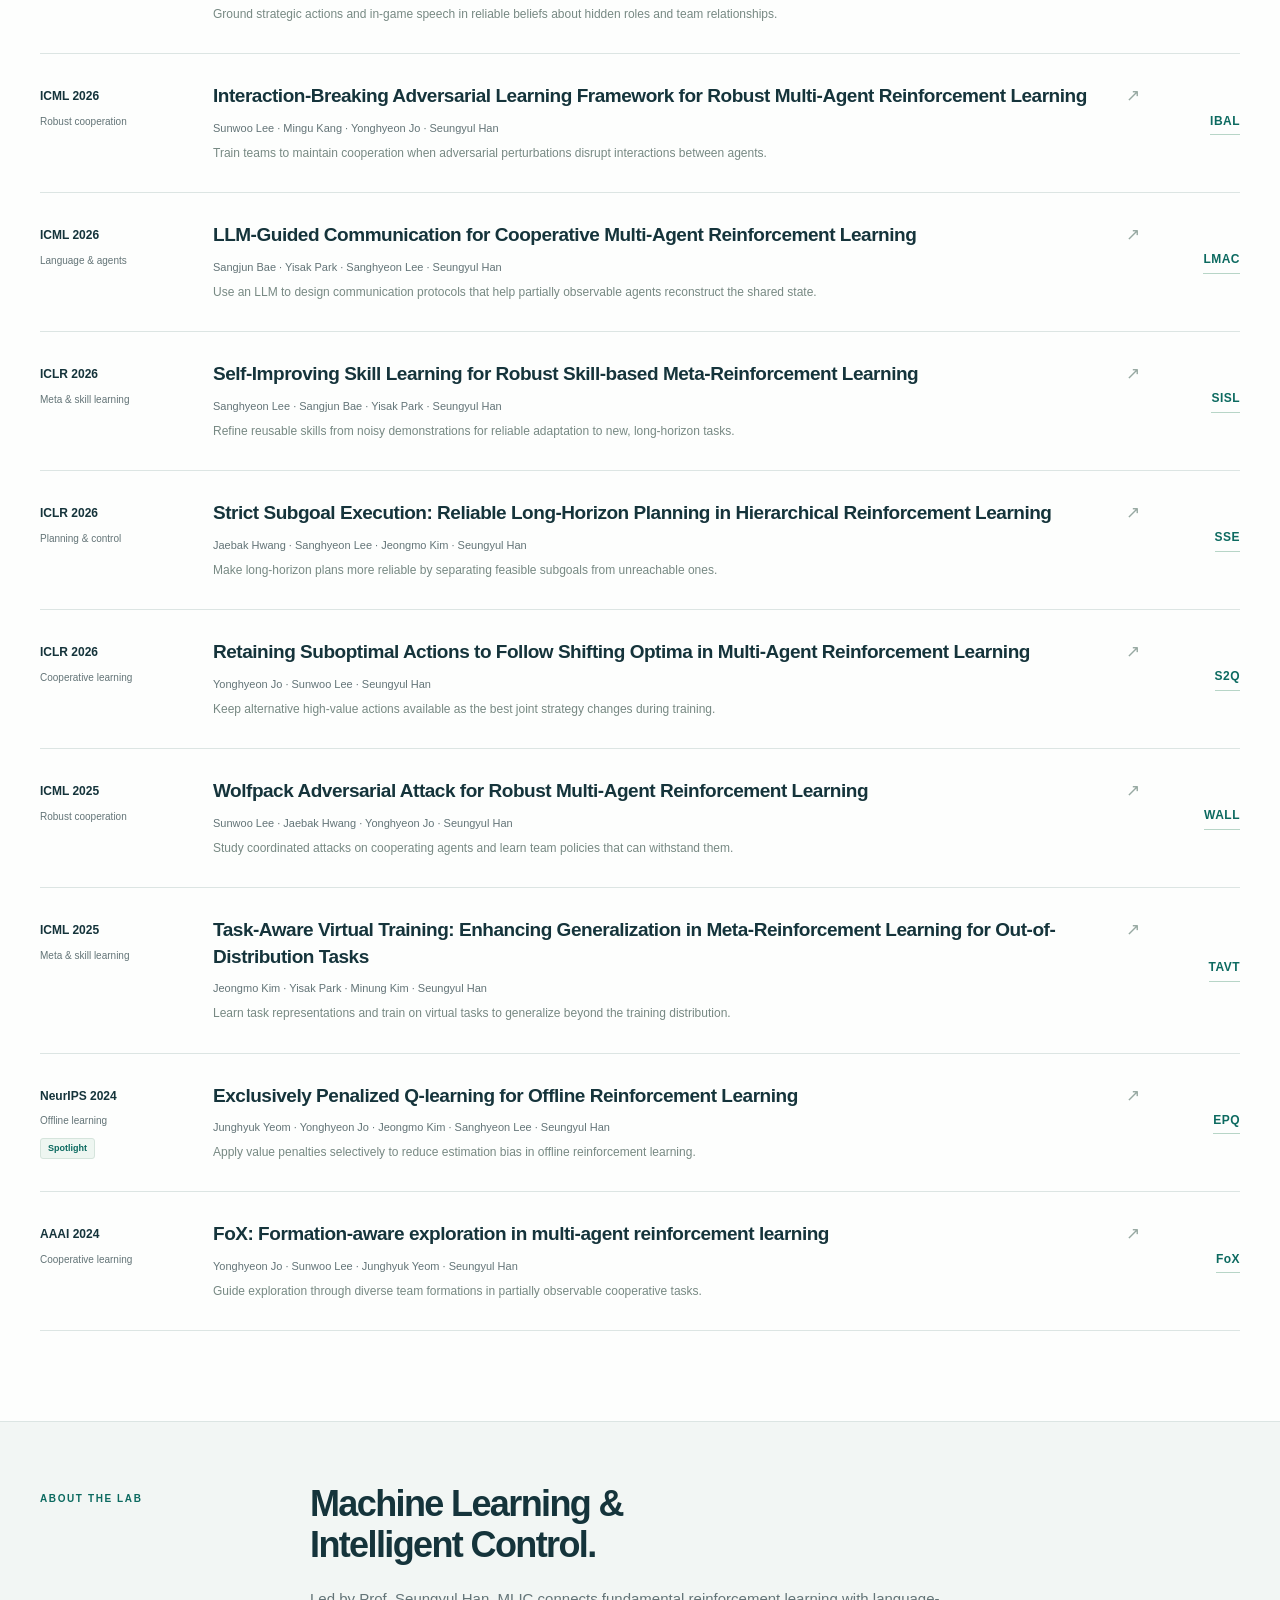
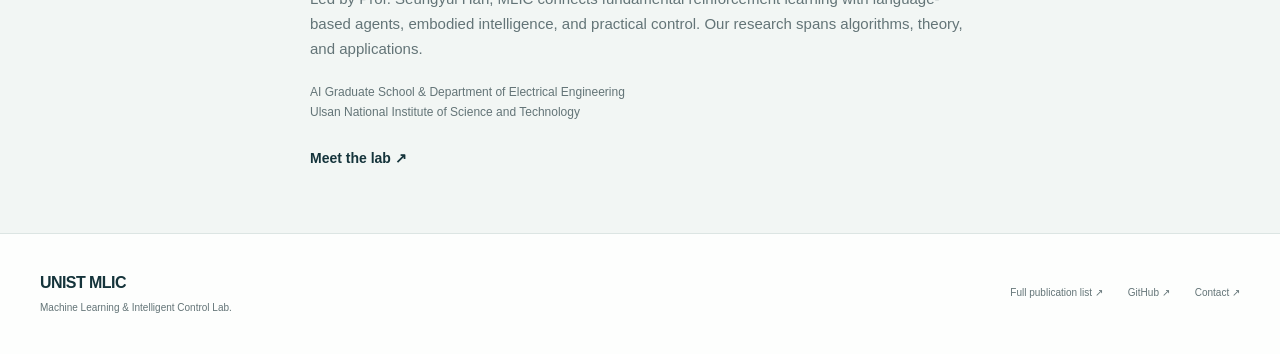
==== commit 069b8150: "Complete UNIST lab publication directory with SISL, TAVT and EPQ" ====
--- a/index.html
+++ b/index.html
@@ -47,7 +47,61 @@
       <article class="research-area"><span class="area-number">04 / REAL-WORLD SYSTEMS</span><h3>Applied Reinforcement<br>Learning</h3><p>Bringing learned decision policies to autonomous systems, industrial processes, and operational optimization.</p><span class="area-topics">Autonomy · Industry · Optimization</span></article>
     </div>
   </section>
-<section class="container projects" id="projects" aria-labelledby="projects-title"><div class="section-top"><div><p class="eyebrow">PUBLICATIONS</p><h2 id="projects-title">Selected publications.</h2></div><a class="text-link small" href="https://mllab.unist.ac.kr/publications/">All publications ↗</a></div><div class="directory-controls"><div class="filters" role="group" aria-label="Filter research"><button type="button" data-filter="All" aria-pressed="true">All</button><button type="button" data-filter="Cooperative learning" aria-pressed="false">Cooperative learning</button><button type="button" data-filter="Robust cooperation" aria-pressed="false">Robust cooperation</button><button type="button" data-filter="Language &amp; agents" aria-pressed="false">Language &amp; agents</button><button type="button" data-filter="Planning &amp; control" aria-pressed="false">Planning &amp; control</button></div><label class="search"><span class="sr-only">Search projects</span><input type="search" placeholder="Search projects…" id="project-search" autocomplete="off"></label></div><p class="result-count" id="result-count" aria-live="polite">9 projects</p><div id="paper-list"><article class="paper-row" data-category="Cooperative learning" data-search="fim focusing influence mechanism for multi-agent reinforcement learning yisak park · sunwoo lee · seungyul han neurips 2026"><div class="paper-meta"><span class="venue">NeurIPS 2026</span><span class="category">Cooperative learning</span></div><div class="paper-main"><a class="paper-title" href="FIM/">Focusing Influence Mechanism for Multi-Agent Reinforcement Learning<span class="row-arrow" aria-hidden="true">↗</span></a><p class="paper-authors">Yisak Park · Sunwoo Lee · Seungyul Han</p><p class="paper-description">Focus on under-explored state dimensions and sustain collective influence to improve coordinated exploration under sparse rewards.</p></div><a class="paper-acronym" href="FIM/" aria-label="Explore FIM">FIM</a></article><article class="paper-row" data-category="Planning &amp; control" data-search="bgp escaping path mirages in offline goal-conditioned reinforcement learning junhyeon bae · jaebak hwang · gwanwoo choi · minung kim · seungyul han neurips 2026"><div class="paper-meta"><span class="venue">NeurIPS 2026</span><span class="category">Planning &amp; control</span></div><div class="paper-main"><a class="paper-title" href="papers/BGP/">Escaping Path Mirages in Offline Goal-Conditioned Reinforcement Learning<span class="row-arrow" aria-hidden="true">↗</span></a><p class="paper-authors">Junhyeon Bae · Jaebak Hwang · Gwanwoo Choi · Minung Kim · Seungyul Han</p><p class="paper-description">Research on offline goal-conditioned reinforcement learning and the challenge of reaching long-horizon goals.</p></div><a class="paper-acronym" href="papers/BGP/" aria-label="Explore BGP">BGP</a></article><article class="paper-row" data-category="Language &amp; agents" data-search="marbo marbo: relational belief grounding for llm agents in social deduction games yechan hwang · sangjun bae · jeongmo kim · sangwoo bang · seungyul han emnlp 2026"><div class="paper-meta"><span class="venue">EMNLP 2026</span><span class="category">Language &amp; agents</span></div><div class="paper-main"><a class="paper-title" href="papers/MARBO/">MARBO: Relational Belief Grounding for LLM Agents in Social Deduction Games<span class="row-arrow" aria-hidden="true">↗</span></a><p class="paper-authors">Yechan Hwang · Sangjun Bae · Jeongmo Kim · Sangwoo Bang · Seungyul Han</p><p class="paper-description">Ground strategic actions and in-game speech in reliable beliefs about hidden roles and team relationships.</p></div><a class="paper-acronym" href="papers/MARBO/" aria-label="Explore MARBO">MARBO</a></article><article class="paper-row" data-category="Robust cooperation" data-search="ibal interaction-breaking adversarial learning framework for robust multi-agent reinforcement learning sunwoo lee · mingu kang · yonghyeon jo · seungyul han icml 2026"><div class="paper-meta"><span class="venue">ICML 2026</span><span class="category">Robust cooperation</span></div><div class="paper-main"><a class="paper-title" href="papers/IBAL/">Interaction-Breaking Adversarial Learning Framework for Robust Multi-Agent Reinforcement Learning<span class="row-arrow" aria-hidden="true">↗</span></a><p class="paper-authors">Sunwoo Lee · Mingu Kang · Yonghyeon Jo · Seungyul Han</p><p class="paper-description">Train teams to maintain cooperation when adversarial perturbations disrupt interactions between agents.</p></div><a class="paper-acronym" href="papers/IBAL/" aria-label="Explore IBAL">IBAL</a></article><article class="paper-row" data-category="Language &amp; agents" data-search="lmac llm-guided communication for cooperative multi-agent reinforcement learning sangjun bae · yisak park · sanghyeon lee · seungyul han icml 2026"><div class="paper-meta"><span class="venue">ICML 2026</span><span class="category">Language &amp; agents</span></div><div class="paper-main"><a class="paper-title" href="papers/LMAC/">LLM-Guided Communication for Cooperative Multi-Agent Reinforcement Learning<span class="row-arrow" aria-hidden="true">↗</span></a><p class="paper-authors">Sangjun Bae · Yisak Park · Sanghyeon Lee · Seungyul Han</p><p class="paper-description">Use an LLM to design communication protocols that help partially observable agents reconstruct the shared state.</p></div><a class="paper-acronym" href="papers/LMAC/" aria-label="Explore LMAC">LMAC</a></article><article class="paper-row" data-category="Cooperative learning" data-search="s2q retaining suboptimal actions to follow shifting optima in multi-agent reinforcement learning yonghyeon jo · sunwoo lee · seungyul han iclr 2026"><div class="paper-meta"><span class="venue">ICLR 2026</span><span class="category">Cooperative learning</span></div><div class="paper-main"><a class="paper-title" href="papers/S2Q/">Retaining Suboptimal Actions to Follow Shifting Optima in Multi-Agent Reinforcement Learning<span class="row-arrow" aria-hidden="true">↗</span></a><p class="paper-authors">Yonghyeon Jo · Sunwoo Lee · Seungyul Han</p><p class="paper-description">Keep alternative high-value actions available as the best joint strategy changes during training.</p></div><a class="paper-acronym" href="papers/S2Q/" aria-label="Explore S2Q">S2Q</a></article><article class="paper-row" data-category="Planning &amp; control" data-search="sse strict subgoal execution: reliable long-horizon planning in hierarchical reinforcement learning jaebak hwang · sanghyeon lee · jeongmo kim · seungyul han iclr 2026"><div class="paper-meta"><span class="venue">ICLR 2026</span><span class="category">Planning &amp; control</span></div><div class="paper-main"><a class="paper-title" href="papers/SSE/">Strict Subgoal Execution: Reliable Long-Horizon Planning in Hierarchical Reinforcement Learning<span class="row-arrow" aria-hidden="true">↗</span></a><p class="paper-authors">Jaebak Hwang · Sanghyeon Lee · Jeongmo Kim · Seungyul Han</p><p class="paper-description">Make long-horizon plans more reliable by separating feasible subgoals from unreachable ones.</p></div><a class="paper-acronym" href="papers/SSE/" aria-label="Explore SSE">SSE</a></article><article class="paper-row" data-category="Robust cooperation" data-search="wall wolfpack adversarial attack for robust multi-agent reinforcement learning sunwoo lee · jaebak hwang · yonghyeon jo · seungyul han icml 2025"><div class="paper-meta"><span class="venue">ICML 2025</span><span class="category">Robust cooperation</span></div><div class="paper-main"><a class="paper-title" href="papers/WALL/">Wolfpack Adversarial Attack for Robust Multi-Agent Reinforcement Learning<span class="row-arrow" aria-hidden="true">↗</span></a><p class="paper-authors">Sunwoo Lee · Jaebak Hwang · Yonghyeon Jo · Seungyul Han</p><p class="paper-description">Study coordinated attacks on cooperating agents and learn team policies that can withstand them.</p></div><a class="paper-acronym" href="papers/WALL/" aria-label="Explore WALL">WALL</a></article><article class="paper-row" data-category="Cooperative learning" data-search="fox fox: formation-aware exploration in multi-agent reinforcement learning yonghyeon jo · sunwoo lee · junghyuk yeom · seungyul han aaai 2024"><div class="paper-meta"><span class="venue">AAAI 2024</span><span class="category">Cooperative learning</span></div><div class="paper-main"><a class="paper-title" href="papers/FoX/">FoX: Formation-aware exploration in multi-agent reinforcement learning<span class="row-arrow" aria-hidden="true">↗</span></a><p class="paper-authors">Yonghyeon Jo · Sunwoo Lee · Junghyuk Yeom · Seungyul Han</p><p class="paper-description">Guide exploration through diverse team formations in partially observable cooperative tasks.</p></div><a class="paper-acronym" href="papers/FoX/" aria-label="Explore FoX">FoX</a></article></div><p class="empty" id="empty-results" hidden>No projects match your search. Try another title, author, or topic.</p></section>
+<section class="container projects" id="projects" aria-labelledby="projects-title">
+  <div class="section-top"><div><p class="eyebrow">PUBLICATIONS</p><h2 id="projects-title">Lab publications.</h2></div><a class="text-link small" href="https://mllab.unist.ac.kr/publications/">Official publication list ↗</a></div>
+  <div class="directory-controls"><div class="filters" role="group" aria-label="Filter research"><button type="button" data-filter="All" aria-pressed="true">All</button><button type="button" data-filter="Cooperative learning" aria-pressed="false">Cooperative learning</button><button type="button" data-filter="Planning &amp; control" aria-pressed="false">Planning &amp; control</button><button type="button" data-filter="Language &amp; agents" aria-pressed="false">Language &amp; agents</button><button type="button" data-filter="Robust cooperation" aria-pressed="false">Robust cooperation</button><button type="button" data-filter="Meta &amp; skill learning" aria-pressed="false">Meta &amp; skill learning</button><button type="button" data-filter="Offline learning" aria-pressed="false">Offline learning</button></div><label class="search"><span class="sr-only">Search publications</span><input type="search" placeholder="Title, author, or topic…" id="project-search" autocomplete="off"></label></div>
+  <p class="result-count" id="result-count" aria-live="polite">12 publications</p>
+  <div id="paper-list"><article class="paper-row" data-category="Cooperative learning" data-search="fim fim focusing influence mechanism for multi-agent reinforcement learning yisak park · sunwoo lee · seungyul han neurips 2026 cooperative learning focus on under-explored state dimensions and sustain collective influence to improve coordinated exploration under sparse rewards. ">
+  <div class="paper-meta"><span class="venue">NeurIPS 2026</span><span class="category">Cooperative learning</span></div>
+  <div class="paper-main"><a class="paper-title" href="FIM/">Focusing Influence Mechanism for Multi-Agent Reinforcement Learning<span class="row-arrow" aria-hidden="true">↗</span></a><p class="paper-authors">Yisak Park · Sunwoo Lee · Seungyul Han</p><p class="paper-description">Focus on under-explored state dimensions and sustain collective influence to improve coordinated exploration under sparse rewards.</p></div>
+  <a class="paper-acronym" href="FIM/" aria-label="Explore FIM">FIM</a>
+</article><article class="paper-row" data-category="Planning &amp; control" data-search="bgp bgp escaping path mirages in offline goal-conditioned reinforcement learning junhyeon bae · jaebak hwang · gwanwoo choi · minung kim · seungyul han neurips 2026 planning &amp; control research on offline goal-conditioned reinforcement learning and the challenge of reaching long-horizon goals. ">
+  <div class="paper-meta"><span class="venue">NeurIPS 2026</span><span class="category">Planning &amp; control</span></div>
+  <div class="paper-main"><a class="paper-title" href="papers/BGP/">Escaping Path Mirages in Offline Goal-Conditioned Reinforcement Learning<span class="row-arrow" aria-hidden="true">↗</span></a><p class="paper-authors">Junhyeon Bae · Jaebak Hwang · Gwanwoo Choi · Minung Kim · Seungyul Han</p><p class="paper-description">Research on offline goal-conditioned reinforcement learning and the challenge of reaching long-horizon goals.</p></div>
+  <a class="paper-acronym" href="papers/BGP/" aria-label="Explore BGP">BGP</a>
+</article><article class="paper-row" data-category="Language &amp; agents" data-search="marbo marbo marbo: relational belief grounding for llm agents in social deduction games yechan hwang · sangjun bae · jeongmo kim · sangwoo bang · seungyul han emnlp 2026 language &amp; agents ground strategic actions and in-game speech in reliable beliefs about hidden roles and team relationships.  정모 jungmo kim">
+  <div class="paper-meta"><span class="venue">EMNLP 2026</span><span class="category">Language &amp; agents</span></div>
+  <div class="paper-main"><a class="paper-title" href="papers/MARBO/">MARBO: Relational Belief Grounding for LLM Agents in Social Deduction Games<span class="row-arrow" aria-hidden="true">↗</span></a><p class="paper-authors">Yechan Hwang · Sangjun Bae · Jeongmo Kim · Sangwoo Bang · Seungyul Han</p><p class="paper-description">Ground strategic actions and in-game speech in reliable beliefs about hidden roles and team relationships.</p></div>
+  <a class="paper-acronym" href="papers/MARBO/" aria-label="Explore MARBO">MARBO</a>
+</article><article class="paper-row" data-category="Robust cooperation" data-search="ibal ibal interaction-breaking adversarial learning framework for robust multi-agent reinforcement learning sunwoo lee · mingu kang · yonghyeon jo · seungyul han icml 2026 robust cooperation train teams to maintain cooperation when adversarial perturbations disrupt interactions between agents. ">
+  <div class="paper-meta"><span class="venue">ICML 2026</span><span class="category">Robust cooperation</span></div>
+  <div class="paper-main"><a class="paper-title" href="papers/IBAL/">Interaction-Breaking Adversarial Learning Framework for Robust Multi-Agent Reinforcement Learning<span class="row-arrow" aria-hidden="true">↗</span></a><p class="paper-authors">Sunwoo Lee · Mingu Kang · Yonghyeon Jo · Seungyul Han</p><p class="paper-description">Train teams to maintain cooperation when adversarial perturbations disrupt interactions between agents.</p></div>
+  <a class="paper-acronym" href="papers/IBAL/" aria-label="Explore IBAL">IBAL</a>
+</article><article class="paper-row" data-category="Language &amp; agents" data-search="lmac lmac llm-guided communication for cooperative multi-agent reinforcement learning sangjun bae · yisak park · sanghyeon lee · seungyul han icml 2026 language &amp; agents use an llm to design communication protocols that help partially observable agents reconstruct the shared state.  상현 sanghyun lee">
+  <div class="paper-meta"><span class="venue">ICML 2026</span><span class="category">Language &amp; agents</span></div>
+  <div class="paper-main"><a class="paper-title" href="papers/LMAC/">LLM-Guided Communication for Cooperative Multi-Agent Reinforcement Learning<span class="row-arrow" aria-hidden="true">↗</span></a><p class="paper-authors">Sangjun Bae · Yisak Park · Sanghyeon Lee · Seungyul Han</p><p class="paper-description">Use an LLM to design communication protocols that help partially observable agents reconstruct the shared state.</p></div>
+  <a class="paper-acronym" href="papers/LMAC/" aria-label="Explore LMAC">LMAC</a>
+</article><article class="paper-row" data-category="Meta &amp; skill learning" data-search="sisl sisl self-improving skill learning for robust skill-based meta-reinforcement learning sanghyeon lee · sangjun bae · yisak park · seungyul han iclr 2026 meta &amp; skill learning refine reusable skills from noisy demonstrations for reliable adaptation to new, long-horizon tasks.  상현 sanghyun lee">
+  <div class="paper-meta"><span class="venue">ICLR 2026</span><span class="category">Meta &amp; skill learning</span></div>
+  <div class="paper-main"><a class="paper-title" href="papers/SISL/">Self-Improving Skill Learning for Robust Skill-based Meta-Reinforcement Learning<span class="row-arrow" aria-hidden="true">↗</span></a><p class="paper-authors">Sanghyeon Lee · Sangjun Bae · Yisak Park · Seungyul Han</p><p class="paper-description">Refine reusable skills from noisy demonstrations for reliable adaptation to new, long-horizon tasks.</p></div>
+  <a class="paper-acronym" href="papers/SISL/" aria-label="Explore SISL">SISL</a>
+</article><article class="paper-row" data-category="Planning &amp; control" data-search="sse sse strict subgoal execution: reliable long-horizon planning in hierarchical reinforcement learning jaebak hwang · sanghyeon lee · jeongmo kim · seungyul han iclr 2026 planning &amp; control make long-horizon plans more reliable by separating feasible subgoals from unreachable ones.  상현 sanghyun lee 정모 jungmo kim">
+  <div class="paper-meta"><span class="venue">ICLR 2026</span><span class="category">Planning &amp; control</span></div>
+  <div class="paper-main"><a class="paper-title" href="papers/SSE/">Strict Subgoal Execution: Reliable Long-Horizon Planning in Hierarchical Reinforcement Learning<span class="row-arrow" aria-hidden="true">↗</span></a><p class="paper-authors">Jaebak Hwang · Sanghyeon Lee · Jeongmo Kim · Seungyul Han</p><p class="paper-description">Make long-horizon plans more reliable by separating feasible subgoals from unreachable ones.</p></div>
+  <a class="paper-acronym" href="papers/SSE/" aria-label="Explore SSE">SSE</a>
+</article><article class="paper-row" data-category="Cooperative learning" data-search="s2q s2q retaining suboptimal actions to follow shifting optima in multi-agent reinforcement learning yonghyeon jo · sunwoo lee · seungyul han iclr 2026 cooperative learning keep alternative high-value actions available as the best joint strategy changes during training. ">
+  <div class="paper-meta"><span class="venue">ICLR 2026</span><span class="category">Cooperative learning</span></div>
+  <div class="paper-main"><a class="paper-title" href="papers/S2Q/">Retaining Suboptimal Actions to Follow Shifting Optima in Multi-Agent Reinforcement Learning<span class="row-arrow" aria-hidden="true">↗</span></a><p class="paper-authors">Yonghyeon Jo · Sunwoo Lee · Seungyul Han</p><p class="paper-description">Keep alternative high-value actions available as the best joint strategy changes during training.</p></div>
+  <a class="paper-acronym" href="papers/S2Q/" aria-label="Explore S2Q">S2Q</a>
+</article><article class="paper-row" data-category="Robust cooperation" data-search="wall wall wolfpack adversarial attack for robust multi-agent reinforcement learning sunwoo lee · jaebak hwang · yonghyeon jo · seungyul han icml 2025 robust cooperation study coordinated attacks on cooperating agents and learn team policies that can withstand them. ">
+  <div class="paper-meta"><span class="venue">ICML 2025</span><span class="category">Robust cooperation</span></div>
+  <div class="paper-main"><a class="paper-title" href="papers/WALL/">Wolfpack Adversarial Attack for Robust Multi-Agent Reinforcement Learning<span class="row-arrow" aria-hidden="true">↗</span></a><p class="paper-authors">Sunwoo Lee · Jaebak Hwang · Yonghyeon Jo · Seungyul Han</p><p class="paper-description">Study coordinated attacks on cooperating agents and learn team policies that can withstand them.</p></div>
+  <a class="paper-acronym" href="papers/WALL/" aria-label="Explore WALL">WALL</a>
+</article><article class="paper-row" data-category="Meta &amp; skill learning" data-search="tavt tavt task-aware virtual training: enhancing generalization in meta-reinforcement learning for out-of-distribution tasks jeongmo kim · yisak park · minung kim · seungyul han icml 2025 meta &amp; skill learning learn task representations and train on virtual tasks to generalize beyond the training distribution.  정모 jungmo kim">
+  <div class="paper-meta"><span class="venue">ICML 2025</span><span class="category">Meta &amp; skill learning</span></div>
+  <div class="paper-main"><a class="paper-title" href="papers/TAVT/">Task-Aware Virtual Training: Enhancing Generalization in Meta-Reinforcement Learning for Out-of-Distribution Tasks<span class="row-arrow" aria-hidden="true">↗</span></a><p class="paper-authors">Jeongmo Kim · Yisak Park · Minung Kim · Seungyul Han</p><p class="paper-description">Learn task representations and train on virtual tasks to generalize beyond the training distribution.</p></div>
+  <a class="paper-acronym" href="papers/TAVT/" aria-label="Explore TAVT">TAVT</a>
+</article><article class="paper-row" data-category="Offline learning" data-search="epq epq exclusively penalized q-learning for offline reinforcement learning junghyuk yeom · yonghyeon jo · jeongmo kim · sanghyeon lee · seungyul han neurips 2024 offline learning apply value penalties selectively to reduce estimation bias in offline reinforcement learning. spotlight 상현 sanghyun lee 정모 jungmo kim">
+  <div class="paper-meta"><span class="venue">NeurIPS 2024</span><span class="category">Offline learning</span><span class="paper-award">Spotlight</span></div>
+  <div class="paper-main"><a class="paper-title" href="papers/EPQ/">Exclusively Penalized Q-learning for Offline Reinforcement Learning<span class="row-arrow" aria-hidden="true">↗</span></a><p class="paper-authors">Junghyuk Yeom · Yonghyeon Jo · Jeongmo Kim · Sanghyeon Lee · Seungyul Han</p><p class="paper-description">Apply value penalties selectively to reduce estimation bias in offline reinforcement learning.</p></div>
+  <a class="paper-acronym" href="papers/EPQ/" aria-label="Explore EPQ">EPQ</a>
+</article><article class="paper-row" data-category="Cooperative learning" data-search="fox fox fox: formation-aware exploration in multi-agent reinforcement learning yonghyeon jo · sunwoo lee · junghyuk yeom · seungyul han aaai 2024 cooperative learning guide exploration through diverse team formations in partially observable cooperative tasks. ">
+  <div class="paper-meta"><span class="venue">AAAI 2024</span><span class="category">Cooperative learning</span></div>
+  <div class="paper-main"><a class="paper-title" href="papers/FoX/">FoX: Formation-aware exploration in multi-agent reinforcement learning<span class="row-arrow" aria-hidden="true">↗</span></a><p class="paper-authors">Yonghyeon Jo · Sunwoo Lee · Junghyuk Yeom · Seungyul Han</p><p class="paper-description">Guide exploration through diverse team formations in partially observable cooperative tasks.</p></div>
+  <a class="paper-acronym" href="papers/FoX/" aria-label="Explore FoX">FoX</a>
+</article></div>
+  <p class="empty" id="empty-results" hidden>No publications match your search. Try another title, author, or topic.</p>
+</section>
 <section class="about-band" id="about"><div class="container about"><p class="eyebrow">ABOUT THE LAB</p><div><h2>Machine Learning &amp;<br>Intelligent Control.</h2><p>Led by Prof. Seungyul Han, MLIC connects fundamental reinforcement learning with language-based agents, embodied intelligence, and practical control. Our research spans algorithms, theory, and applications.</p><p class="about-affiliation">AI Graduate School &amp; Department of Electrical Engineering<br>Ulsan National Institute of Science and Technology</p><a class="text-link" href="https://mllab.unist.ac.kr/">Meet the lab ↗</a></div></div></section>
 </main>
 <script src="script.js"></script>
--- a/styles.css
+++ b/styles.css
@@ -1 +1,3 @@
 :root{--ink:#15343b;--muted:#637477;--accent:#0c6a60;--line:#dce5e3;--mint:#eef6f1;--paper:#fdfefd}*{box-sizing:border-box}html{scroll-behavior:smooth;scroll-padding-top:100px}body{margin:0;color:var(--ink);background:var(--paper);font:16px/1.65 -apple-system,BlinkMacSystemFont,"Segoe UI",Arial,sans-serif}a{color:inherit;text-decoration:none}button,input{font:inherit}button,a,input{touch-action:manipulation}button{cursor:pointer}h1,h2,h3,p,figure{margin:0}h1,h2,h3{letter-spacing:-.045em;line-height:1.12}img{display:block;max-width:100%;height:auto}a:focus-visible,button:focus-visible,input:focus-visible{outline:3px solid #23877c;outline-offset:5px}[hidden]{display:none!important}.container{width:min(1200px,calc(100% - 80px));margin:0 auto}.site-header{border-bottom:1px solid var(--line);background:rgba(253,254,253,.98);position:sticky;top:0;z-index:5}.nav{min-height:84px;display:flex;align-items:center;justify-content:space-between}.wordmark{display:flex;align-items:center;gap:13px;font-size:25px;font-weight:800;letter-spacing:-.06em;line-height:1}.mark{display:grid;place-items:center;background:var(--ink);color:#e7f5ec;width:36px;height:40px;border-radius:3px;font-size:24px;letter-spacing:-.08em}.wordmark-sub{font-size:9px;display:block;letter-spacing:.3em;font-weight:650;margin-top:6px}.nav-links{display:flex;gap:34px;font-size:13px;font-weight:600}.nav-links a:hover,.text-link:hover,.paper-title:hover{color:var(--accent)}.hero{display:grid;grid-template-columns:1fr 250px;gap:70px;padding-top:87px;padding-bottom:80px}.eyebrow{font-size:10px;font-weight:750;letter-spacing:.16em;color:var(--accent);text-transform:uppercase}.hero h1{font-size:clamp(38px,5.5vw,68px);line-height:1.08;font-weight:600;margin-top:24px}.hero h1 em{font-style:normal;color:var(--accent)}.hero-intro{max-width:570px;color:var(--muted);font-size:18px;line-height:1.65;margin:25px 0}.text-link{font-size:14px;font-weight:650;display:inline-flex;gap:24px;align-items:center}.hero-aside{border-left:1px solid var(--line);padding-left:32px;padding-top:7px}.aside-index{font-size:10px;font-weight:650;letter-spacing:.15em;color:#829591}.hero-aside>p{font-size:13px;color:var(--muted);line-height:1.9;margin-top:22px}.cooperation-art{position:relative;width:190px;height:114px;margin-top:20px}.cooperation-art span{position:absolute;border:1px solid #8db5a8;width:71px;height:71px;border-radius:50%;top:20px;left:0;background:#dceddf66}.cooperation-art span:nth-child(2){left:52px;top:0}.cooperation-art span:nth-child(3){left:104px;top:32px}.cooperation-art i{position:absolute;width:11px;height:11px;border-radius:50%;background:var(--accent);left:85px;top:54px}.hero-aside>.aside-note{margin-top:5px;font-size:10px}.featured{background:var(--mint);border:1px solid #d7e6dc;border-radius:14px;display:grid;grid-template-columns:.92fr 1.08fr;overflow:hidden}.feature-copy{padding:38px 42px}.feature-venue{display:inline-block;border-left:1px solid #aac5b7;padding-left:11px;margin-left:10px;color:#557b6d}.feature-copy h2{font-size:60px;letter-spacing:-.06em;margin-top:26px}.feature-copy h3{font-size:25px;margin-top:7px;font-weight:600;line-height:1.2}.feature-copy>p:not(.eyebrow){font-size:15px;color:var(--muted);max-width:390px;margin:20px 0 24px}.button{display:inline-flex;gap:30px;background:var(--ink);color:white;border-radius:4px;padding:12px 21px;font-size:13px;font-weight:650}.button:hover{background:var(--accent)}.subtle-link{font-size:12px;margin-left:20px;text-decoration:underline;text-underline-offset:4px}.feature-visual{align-self:center;padding:32px 32px 30px 10px}.feature-panels{display:grid;grid-template-columns:1fr 1fr;gap:15px}.feature-panels figure{background:#fff;border:1px solid #e0e9e2;padding:14px;border-radius:6px}.feature-panels figcaption{text-align:center;margin-top:10px;font-size:10px;font-weight:600;color:#56716b;line-height:1.5}.visual-caption{display:block;text-align:center;font-size:10px;color:#6c8b7c;margin-top:18px;letter-spacing:.035em}.projects{padding-top:92px;padding-bottom:90px}.section-top{display:flex;align-items:end;justify-content:space-between;gap:20px}.section-top h2{font-size:40px;font-weight:600;margin-top:14px}.small{font-size:12px}.directory-controls{margin-top:32px;border-bottom:1px solid var(--line);padding-bottom:18px;display:flex;gap:18px;align-items:center;justify-content:space-between;flex-wrap:wrap}.filters{display:flex;gap:5px;flex-wrap:wrap}.filters button{font-size:11px;padding:8px 11px;border:1px solid transparent;background:transparent;color:var(--muted);border-radius:4px}.filters button[aria-pressed=true]{color:var(--ink);background:#e6f0e9;border-color:#d6e4db;font-weight:650}.search input{width:180px;border:1px solid var(--line);border-radius:4px;background:white;padding:9px 12px;color:var(--ink);font-size:12px}.result-count{font-size:10px;color:#8b9b97;margin:15px 0 0}.paper-row{display:grid;grid-template-columns:143px 1fr 70px;gap:30px;padding:29px 0;border-bottom:1px solid var(--line)}.paper-meta{padding-top:4px}.venue{font-size:12px;font-weight:650;display:block}.category{font-size:10px;color:var(--muted);display:block;margin-top:7px}.paper-title{font-size:19px;font-weight:600;letter-spacing:-.025em;line-height:1.4;display:block;position:relative;padding-right:25px}.row-arrow{position:absolute;right:0;top:1px;color:#97a9a2;font-size:17px;font-weight:400}.paper-authors{font-size:11px;color:var(--muted);margin-top:9px}.paper-description{font-size:12px;color:#778983;margin-top:7px;line-height:1.6;max-width:720px}.paper-acronym{align-self:center;justify-self:end;font-size:12px;letter-spacing:.04em;color:var(--accent);font-weight:700;border-bottom:1px solid #b7d5c7;padding-bottom:3px}.empty{padding:40px 0;color:var(--muted)}.about-band{background:#f2f6f4;border-top:1px solid var(--line);border-bottom:1px solid var(--line)}.about{display:grid;grid-template-columns:220px 1fr;gap:50px;padding:62px 0}.about>p{padding-top:7px}.about h2{font-size:36px;font-weight:550}.about div>p{font-size:15px;color:var(--muted);max-width:660px;margin-top:22px}.about div>.about-affiliation{font-size:12px}.about .text-link{margin-top:24px}.footer{padding-top:36px;padding-bottom:38px;display:flex;justify-content:space-between;gap:35px;align-items:center}.footer-brand{font-size:16px;font-weight:750;letter-spacing:-.035em}.footer p{font-size:10px;color:var(--muted);margin-top:3px}.footer-links{display:flex;gap:25px;font-size:10px;color:var(--muted)}.skip{position:absolute;left:20px;top:-80px;z-index:20;background:#fff;padding:8px 14px}.skip:focus{top:12px}.sr-only{position:absolute;width:1px;height:1px;padding:0;margin:-1px;overflow:hidden;clip:rect(0,0,0,0);white-space:nowrap;border:0}.project-detail{padding-top:42px;padding-bottom:20px}.breadcrumb{font-size:12px;color:var(--muted);display:inline-block;margin-bottom:55px}.project-detail h1{font-size:clamp(32px,4.8vw,57px);max-width:1010px;margin-top:23px;line-height:1.15;font-weight:600}.detail-authors{font-size:15px;margin-top:27px}.detail-affiliation{font-size:12px;color:var(--muted);margin-top:8px;margin-bottom:25px}.detail-summary{display:grid;grid-template-columns:210px 1fr;gap:35px;border-top:1px solid var(--line);margin-top:55px;padding:45px 0 65px}.detail-summary h2{font-size:28px;line-height:1.35;font-weight:550;max-width:780px}.detail-summary div>p{font-size:16px;line-height:1.8;color:var(--muted);margin-top:22px;max-width:760px}.detail-summary .text-link{margin-top:26px}.related{display:flex;align-items:center;justify-content:space-between;gap:25px;padding:26px 30px;background:var(--mint);border-radius:8px;margin-bottom:25px}.related h2{font-size:23px;margin-top:9px;font-weight:550;line-height:1.3}.related>a{flex-shrink:0}@media(max-width:1000px){.hero{grid-template-columns:1fr 205px;gap:30px}.hero-aside{padding-left:20px}.cooperation-art{transform:scale(.8);transform-origin:left center}.feature-copy{padding:30px}.feature-panels{gap:10px}.feature-panels figure{padding:8px}.feature-visual{padding:20px 20px 20px 0}.feature-copy .eyebrow{font-size:9px}.feature-copy .feature-venue{display:block;border:0;margin:7px 0 0;padding:0}.subtle-link{display:block;margin:15px 0 0}.about{grid-template-columns:160px 1fr}.paper-row{grid-template-columns:120px 1fr 55px;gap:20px}}@media(max-width:720px){.container{width:calc(100% - 36px)}.nav{min-height:70px}.nav-links{gap:18px;font-size:11px}.nav-links a:last-child{display:none}.wordmark{font-size:22px}.mark{width:31px;height:35px;font-size:21px}.hero{display:block;padding:48px 0}.hero h1{font-size:clamp(35px,8.5vw,53px)}.hero-intro{font-size:16px;margin:21px 0}.hero-aside{display:none}.featured{grid-template-columns:1fr}.feature-copy{padding:27px}.feature-copy .feature-venue{display:inline-block;border-left:1px solid #aac5b7;padding-left:10px;margin-left:10px}.feature-copy h2{font-size:50px;margin-top:20px}.feature-copy h3{font-size:24px}.subtle-link{display:inline;margin-left:16px}.feature-visual{padding:0 25px 25px}.feature-panels{gap:15px}.feature-panels figure{padding:13px}.projects{padding:55px 0}.section-top h2{font-size:31px}.section-top>.text-link{max-width:85px;font-size:10px}.directory-controls{margin-top:24px;gap:12px}.filters{gap:4px}.filters button{font-size:10px;padding:7px 8px}.search,.search input{width:100%}.paper-row{grid-template-columns:1fr 55px;gap:11px;padding:23px 0}.paper-meta{grid-column:1/-1;display:flex;align-items:center;gap:15px;padding:0}.venue{font-size:10px}.category{margin:0;font-size:9px}.paper-title{font-size:17px;line-height:1.4}.paper-authors{font-size:10px}.paper-description{font-size:11px}.paper-acronym{font-size:11px;align-self:start;margin-top:3px}.row-arrow{display:none}.about{display:block;padding:36px 0}.about h2{font-size:28px;margin-top:21px}.about div>p{font-size:14px}.footer{display:block;padding:27px 0}.footer-links{margin-top:23px;gap:20px}.project-detail{padding-top:28px}.breadcrumb{margin-bottom:33px}.project-detail h1{font-size:35px}.detail-authors{font-size:13px;line-height:1.7}.detail-summary{display:block;padding:30px 0 40px;margin-top:40px}.detail-summary h2{font-size:24px;margin-top:17px}.detail-summary div>p{font-size:15px}.related{display:block;padding:24px}.related h2{font-size:22px}.related>a{margin-top:22px}.project-detail .eyebrow{line-height:1.9;font-size:9px}}@media(prefers-reduced-motion:reduce){html{scroll-behavior:auto}}
+
+.project-actions{display:flex;align-items:center;flex-wrap:wrap;gap:18px 28px}.paper-award{display:inline-block;font-size:9px;font-weight:650;color:var(--accent);background:var(--mint);border:1px solid #d5e4dc;border-radius:3px;padding:2px 7px;margin-top:8px}@media(max-width:720px){.paper-award{margin-top:0}.paper-meta{flex-wrap:wrap}.project-actions .text-link{font-size:12px}}
